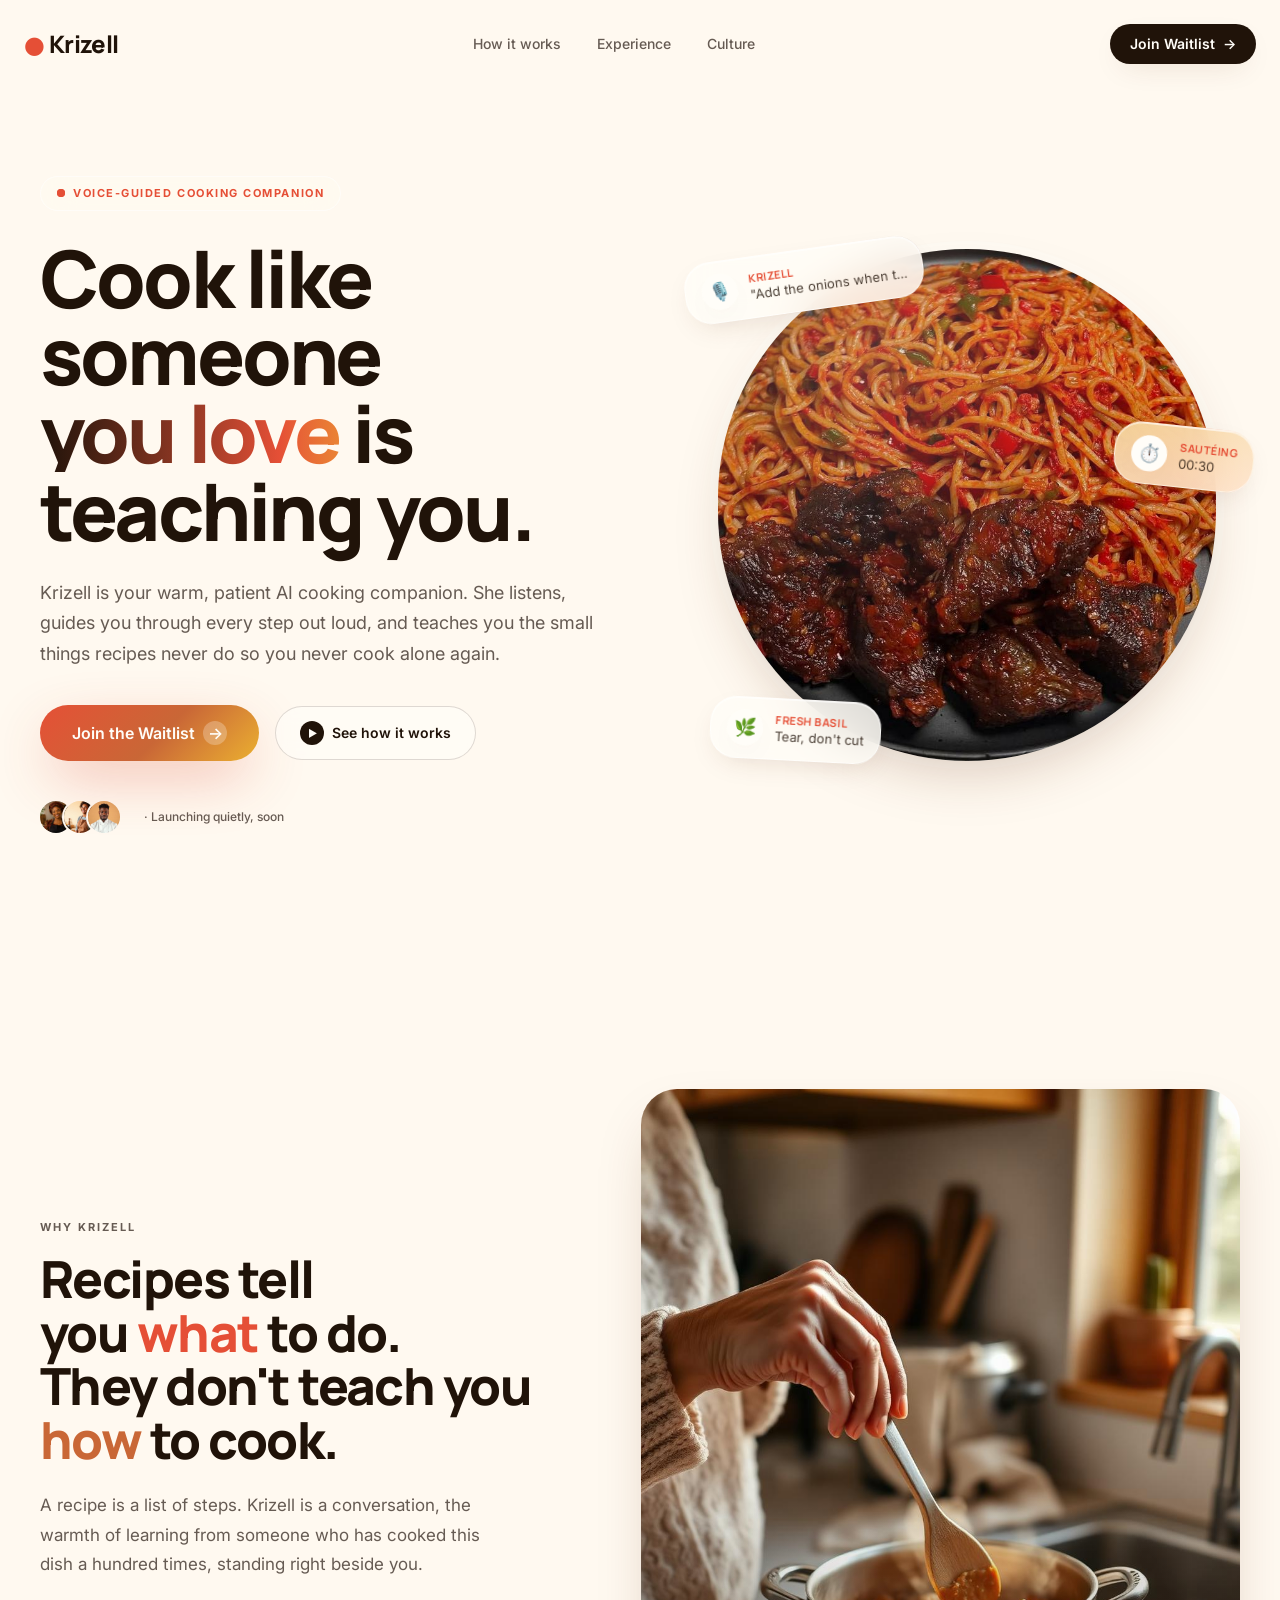
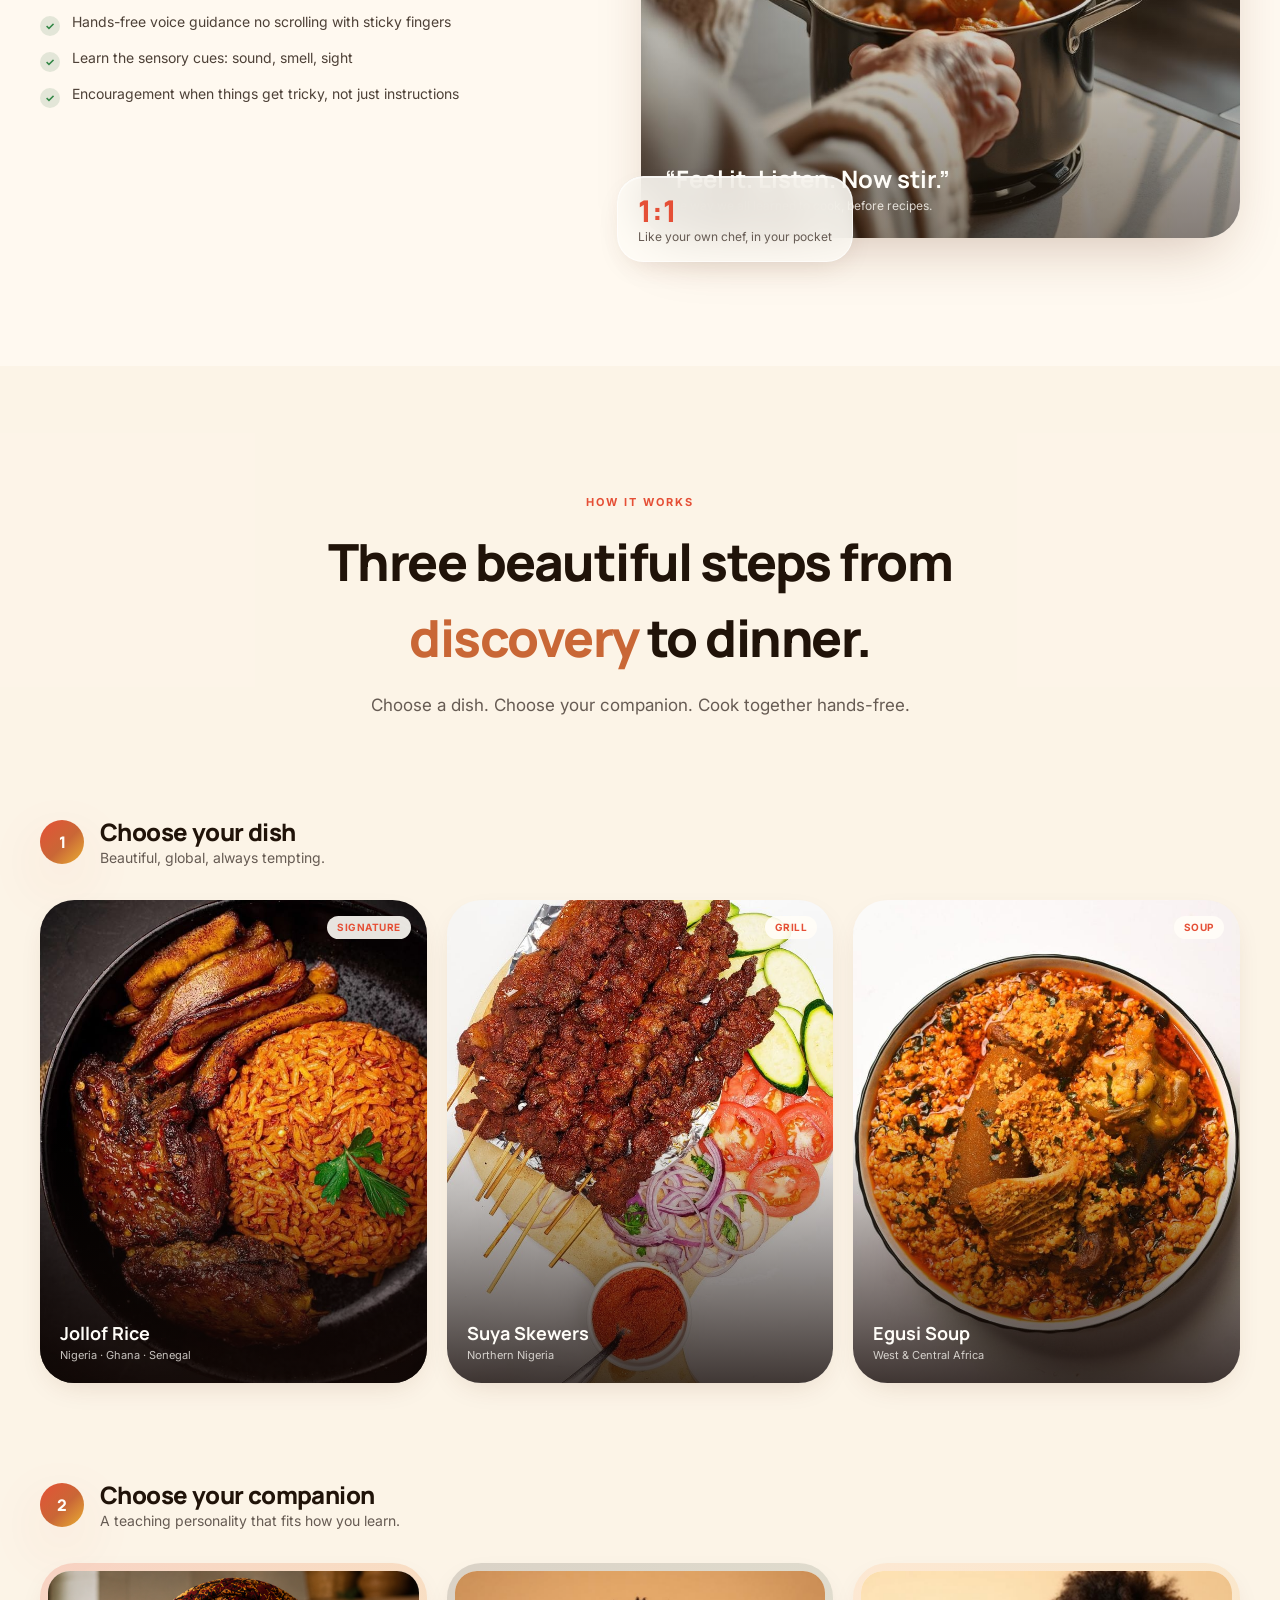
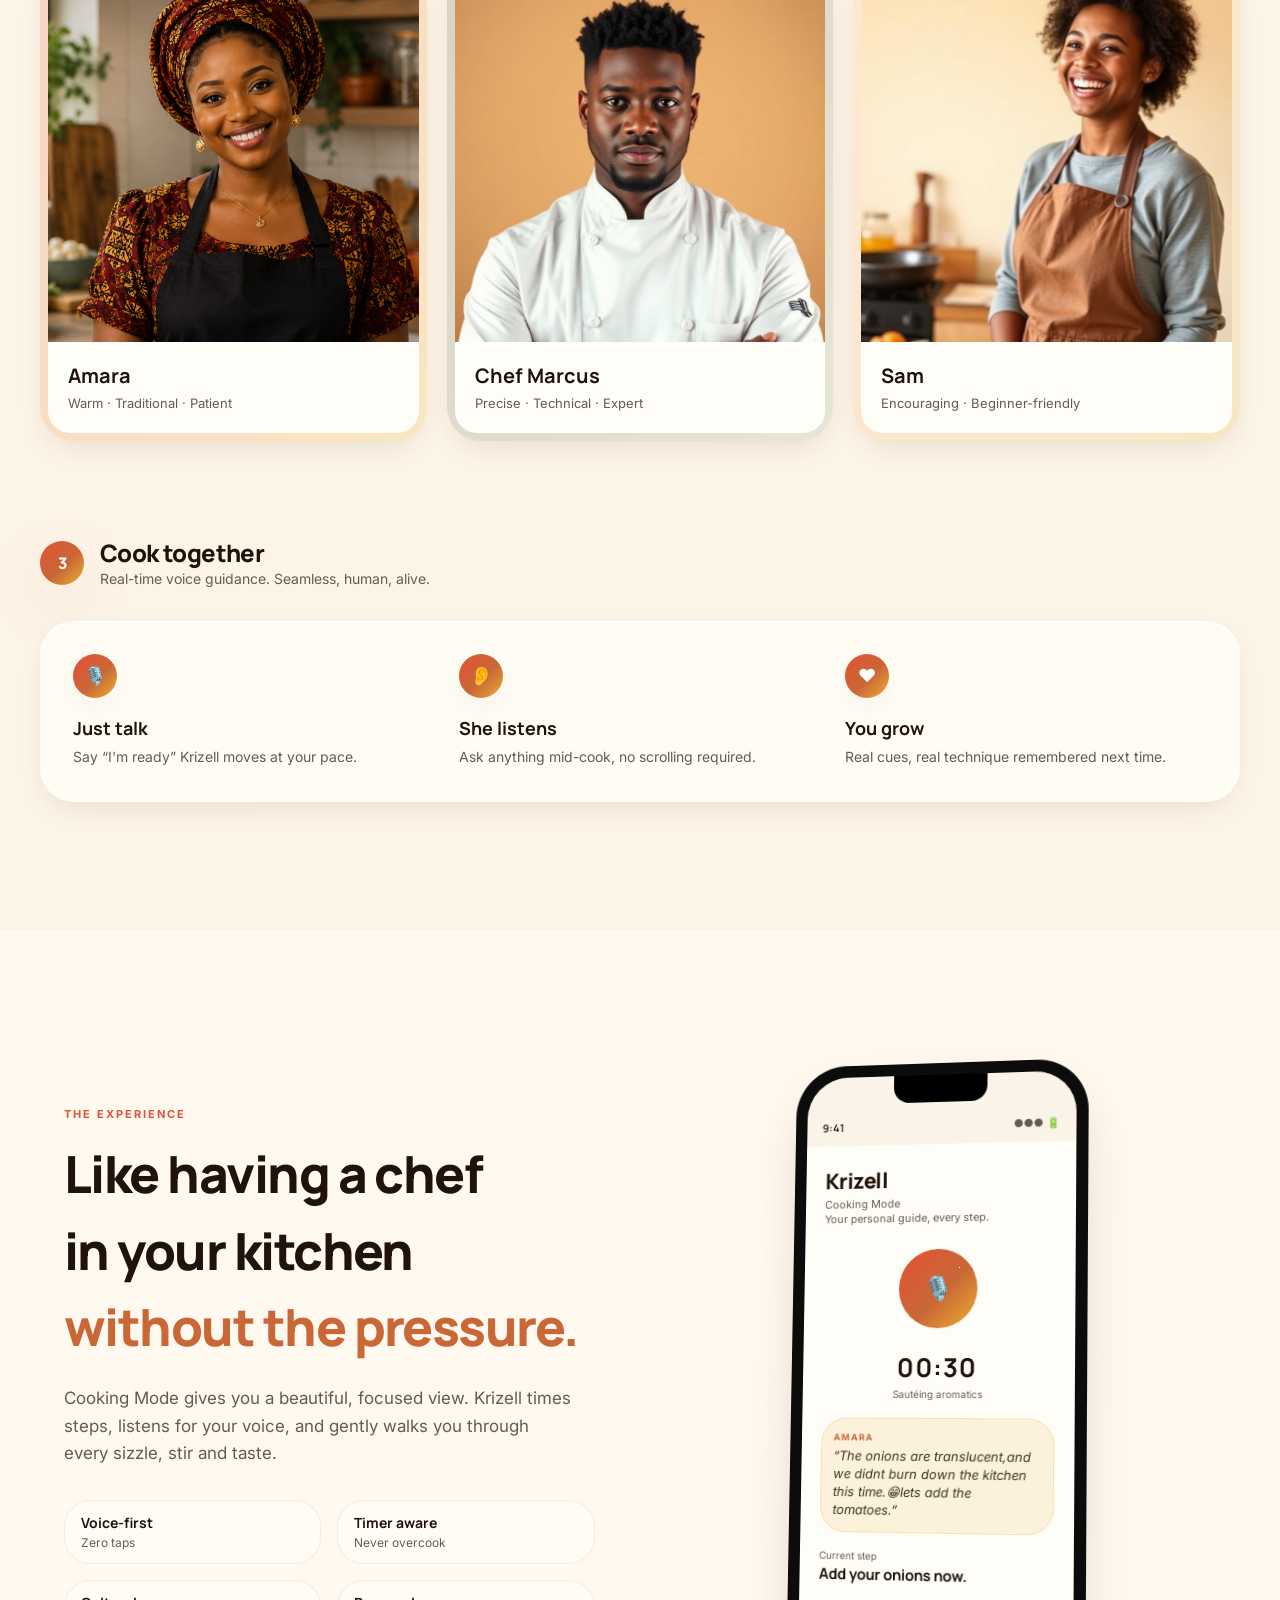
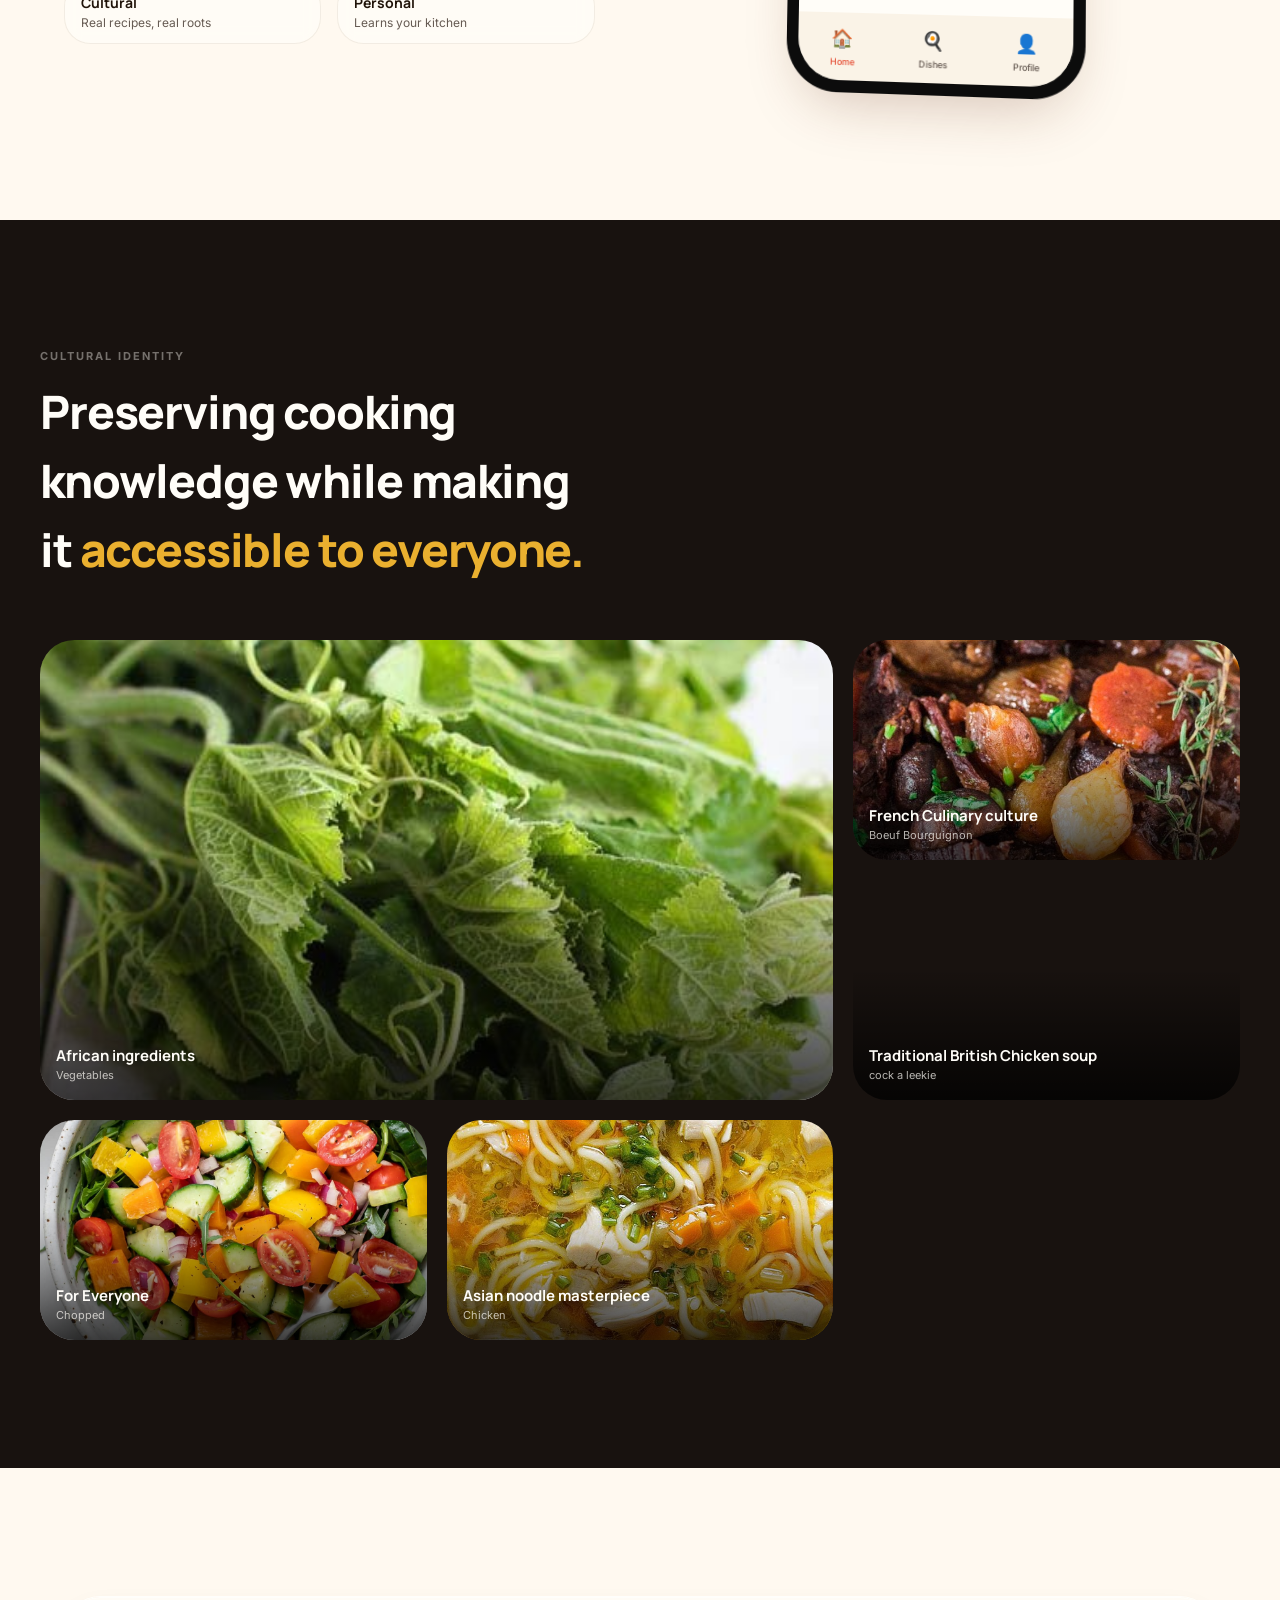
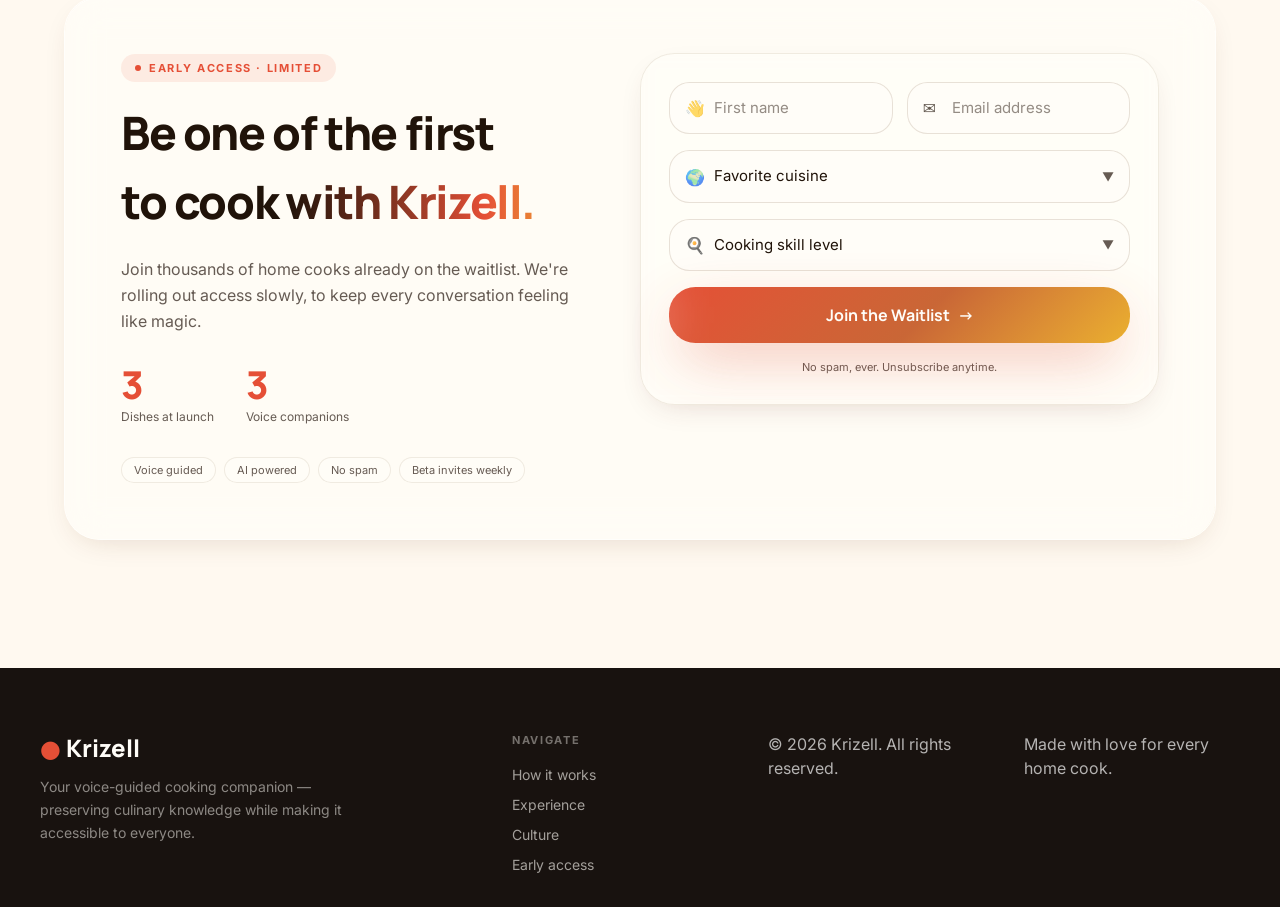
==== index.html @ 82de92eb "Update index.html" ====
<!DOCTYPE html>
<html lang="en">
 <!-- Structured data (invisible) -->
  <script type="application/ld+json">
  {
    "@context": "https://schema.org",
    "@graph": [
      {
        "@type": "Organization",
        "@id": "https://krizell.com/#organization",
        "name": "Krizell",
        "url": "https://krizell.com/",
        "logo": {
          "@type": "ImageObject",
          "url": "https://krizell.com/assets/icons/apple-touch-icon.png",
          "width": 180,
          "height": 180
        },
        "description": "Krizell builds a voice-guided AI cooking companion that talks home cooks through dishes like jollof rice, suya and egusi soup step by step, preserving culinary knowledge while making it accessible to everyone."
      },
      {
        "@type": "WebSite",
        "@id": "https://krizell.com/#website",
        "url": "https://krizell.com/",
        "name": "Krizell",
        "publisher": { "@id": "https://krizell.com/#organization" },
        "inLanguage": "en"
      },
      {
        "@type": ["SoftwareApplication", "MobileApplication"],
        "@id": "https://krizell.com/#app",
        "name": "Krizell",
        "url": "https://krizell.com/",
        "description": "Krizell is a voice-guided AI cooking companion. Choose a dish such as jollof rice, suya or egusi soup, choose a teaching personality (Amara, Chef Marcus or Sam), and cook hands-free with real-time voice guidance, step timers and technique teaching.",
        "applicationCategory": "LifestyleApplication",
        "operatingSystem": "iOS, Android",
        "offers": {
          "@type": "Offer",
          "price": "0",
          "priceCurrency": "USD",
          "availability": "https://schema.org/PreOrder"
        },
        "featureList": [
          "Hands-free voice-guided cooking",
          "Three teaching personalities: Amara, Chef Marcus and Sam",
          "Step-by-step guidance for all dishes",
          "Built-in step timers",
          "Teaches sensory cues and real technique"
        ],
        "publisher": { "@id": "https://krizell.com/#organization" }
      }
    ]
  }
  </script>
</head>
  <meta charset="utf-8" />
  <meta name="viewport" content="width=device-width, initial-scale=1" />
  <title>Krizell — Your voice-guided cooking companion</title>
 <!-- Google Search Console verification -->
  <meta name="google-site-verification" content="mCKRUvdoJ6-98Z1hgDP4O8PRCWhsWuDGa_uVFKbxke0" />
  <meta name="description" content="Join the waitlist for Krizell — Krizell, your AI cooking companion, talks you through every step, teaches real technique, and celebrates cultural cooking." />
  <meta name="author" content="Krizell" />
  <meta property="og:title" content="Krizell — Your voice-guided cooking companion" />
  <meta property="og:description" content="Join the waitlist for Krizell — Krizell, your AI cooking companion, talks you through every step, teaches real technique, and celebrates cultural cooking." />
  <meta property="og:type" content="website" />
  <meta name="twitter:card" content="summary_large_image" />
  <meta name="twitter:title" content="Krizell — Your voice-guided cooking companion" />
  <meta property="og:site_name" content="Krizell" />
  <meta name="twitter:description" content="Join the waitlist for Krizell — krizell, your AI cooking companion, talks you through every step, teaches real technique, and celebrates cultural cooking." />
  <link rel="icon" href="assets/icons/favicon.ico" type="image/x-icon" />
  <link rel="icon" href="assets/icons/favicon-32.png" type="image/png" sizes="32x32" />
  <link rel="apple-touch-icon" href="assets/icons/apple-touch-icon.png" />
  <link rel="preconnect" href="https://fonts.googleapis.com" />
  <link rel="preconnect" href="https://fonts.gstatic.com" crossorigin />
  <link rel="stylesheet" href="https://fonts.googleapis.com/css2?family=Manrope:wght@400;500;600;700;800;900&family=Inter:wght@300;400;500;600;700&display=swap" />

  <link rel="stylesheet" href="css/style.css" />

  <!-- Crawlability: reveal content when JavaScript is unavailable (no visual effect in browsers) -->
  <noscript>
    <style>[data-reveal]{opacity:1 !important;transform:none !important;}</style>
  </noscript>
  <link rel="stylesheet" href="css/animations.css" />
  <link rel="stylesheet" href="css/responsive.css" />

  <script src="js/helpers.js" defer></script>
  <script src="js/animations.js" defer></script>
  <script src="js/ui.js" defer></script>
  <script src="js/app.js" defer></script>
</head>
<body>
  <div class="page">
    <!-- ambient background gradients -->
    <div aria-hidden="true" class="bg-ambient"></div>
    <!-- subtle grain -->
    <div aria-hidden="true" class="bg-grain"></div>

    <!-- ================================ NAV ================================ -->
    <header>
    <nav class="nav" id="nav" aria-label="Main">
      <div class="nav__inner">
        <a href="#top" class="nav__logo"><span class="nav__logo-dot">●</span> Krizell</a>
        <ul class="nav__links">
          <li><a href="#how">How it works</a></li>
          <li><a href="#product">Experience</a></li>
          <li><a href="#culture">Culture</a></li>
        </ul>
        <button class="nav__cta" type="button" data-scroll-to="waitlist">
          Join Waitlist
          <span aria-hidden="true" class="nav__cta-arrow">→</span>
        </button>
      </div>
    </nav>
    </header>

    <main id="main">


    <!-- =============================== HERO ================================ -->
    <section id="top" class="hero">
      <div class="hero__grid">
        <!-- left -->
        <div class="hero__left">
          <div class="hero__badge glass" data-reveal>
            <span class="hero__badge-ping">
              <span class="ping animate-blink"></span>
              <span class="dot"></span>
            </span>
            Voice-guided cooking companion
          </div>

          <h1 class="hero__title" data-reveal data-reveal-delay="1">
            Cook like someone <span class="shimmer-text">you love</span> is teaching you.
          </h1>

          <p class="hero__lede" data-reveal data-reveal-delay="2">
            Krizell is your warm, patient AI cooking companion. She listens, guides you
            through every step out loud, and teaches you the small things recipes never do
            so you never cook alone again.
          </p>

          <div class="hero__actions" data-reveal data-reveal-delay="3">
            <button class="btn-primary" type="button" data-scroll-to="waitlist">
              <span>Join the Waitlist</span>
              <span aria-hidden="true" class="btn-primary__arrow">→</span>
            </button>
            <button class="btn-secondary" type="button" data-scroll-to="how">
              <span aria-hidden="true" class="btn-secondary__play">▶</span>
              See how it works
            </button>
          </div>

          <!-- trust row -->
          <div class="hero__trust" data-reveal data-reveal-delay="4">
            <div class="hero__avatars">
              <img src="assets/images/lady.png" alt="" loading="lazy" decoding="async" />
              <img src="assets/images/companion-sam.jpg" alt="" loading="lazy" decoding="async" />
              <img src="assets/images/companion-marcus.jpg" alt="" loading="lazy" decoding="async" />
            </div>
            <span>
            <span class="hero__trust-sep">·</span>
            <span>Launching quietly, soon</span>
          </div>
        </div>

        <!-- right visual -->
        <div class="hero__visual">
          <div aria-hidden="true" class="hero__glow animate-drift"></div>
          <div class="hero__bowl animate-float">
            <img src="assets/images/spag.jpeg" alt="A warm bowl of jollof rice" width="1200" height="1200" fetchpriority="high" decoding="async" />
            <div aria-hidden="true" class="hero__bowl-sheen"></div>
          </div>

          <!-- floating chips -->
          <div class="chip chip--voice glass-card animate-float-slow">
            <span class="chip__icon">🎙️</span>
            <div class="chip__body">
              <div class="chip__title">Krizell</div>
              <div class="chip__subtitle">"Add the onions when the oil sings."</div>
            </div>
          </div>
          <div class="chip chip--timer chip--accent glass-card animate-float-slow">
            <span class="chip__icon">⏱️</span>
            <div class="chip__body">
              <div class="chip__title">Sautéing</div>
              <div class="chip__subtitle">00:30</div>
            </div>
          </div>
          <div class="chip chip--basil glass-card animate-float-slow">
            <span class="chip__icon">🌿</span>
            <div class="chip__body">
              <div class="chip__title">Fresh basil</div>
              <div class="chip__subtitle">Tear, don't cut</div>
            </div>
          </div>
        </div>
      </div>
    </section>

    <!-- ============================== PROBLEM ============================== -->
    <section class="section">
      <div class="problem__grid">
        <div data-reveal>
          <div class="eyebrow eyebrow--muted problem__eyebrow">Why Krizell</div>
          <h2 class="problem__title">
            Recipes tell you <span class="text-tomato">what</span> to do.
            <br />
            They don't teach you <em class="text-terracotta">how</em> to cook.
          </h2>
          <p class="problem__lede">
            A recipe is a list of steps. Krizell is a conversation,  the warmth of learning
            from someone who has cooked this dish a hundred times, standing right beside you.
          </p>
          <ul class="problem__list">
            <li>
              <span class="problem__check">✓</span>
              <span>Hands-free voice guidance  no scrolling with sticky fingers</span>
            </li>
            <li>
              <span class="problem__check">✓</span>
              <span>Learn the sensory cues: sound, smell, sight</span>
            </li>
            <li>
              <span class="problem__check">✓</span>
              <span>Encouragement when things get tricky, not just instructions</span>
            </li>
          </ul>
        </div>

        <div class="problem__visual" data-reveal data-reveal-delay="2">
          <div class="problem__photo">
            <img src="assets/images/problem-teach.jpg" alt="Hands teaching another to stir a pot" loading="lazy" decoding="async" />
            <div aria-hidden="true" class="problem__photo-shade"></div>
            <div class="problem__caption">
              <div class="problem__quote">&ldquo;Feel it. Listen. Now stir.&rdquo;</div>
              <div class="problem__caption-sub">The way we all learned to cook, before recipes.</div>
            </div>
          </div>
          <!-- accent card -->
          <div class="problem__stat glass-card">
            <div class="problem__stat-n">1:1</div>
            <div class="problem__stat-l">Like your own chef, in your pocket</div>
          </div>
        </div>
      </div>
    </section>

    <!-- ============================ HOW IT WORKS =========================== -->
    <section id="how" class="section how">
      <div class="how__container">
        <div class="how__header" data-reveal>
          <div class="eyebrow eyebrow--tomato">How it works</div>
          <h2 class="how__title">
            Three beautiful steps from <span class="text-terracotta">discovery</span> to dinner.
          </h2>
          <p class="how__lede">Choose a dish. Choose your companion. Cook together  hands-free.</p>
        </div>

        <!-- Step 1 -->
        <div class="step">
          <div class="step__head" data-reveal>
            <span class="step__number">1</span>
            <div>
              <div class="step__title">Choose your dish</div>
              <div class="step__subtitle">Beautiful, global, always tempting.</div>
            </div>
          </div>
          <div class="cards-3">
            <div class="dish" data-reveal data-reveal-delay="1">
              <img src="assets/images/rice.jpeg" alt="Jollof Rice" loading="lazy" decoding="async" />
              <div aria-hidden="true" class="dish__shade"></div>
              <div class="dish__label">
                <div class="dish__name">Jollof Rice</div>
                <div class="dish__origin">Nigeria · Ghana · Senegal</div>
              </div>
              <span class="dish__tag">Signature</span>
            </div>
            <div class="dish" data-reveal data-reveal-delay="2">
              <img src="assets/images/suya.jpeg" alt="Suya Skewers" loading="lazy" decoding="async" />
              <div aria-hidden="true" class="dish__shade"></div>
              <div class="dish__label">
                <div class="dish__name">Suya Skewers</div>
                <div class="dish__origin">Northern Nigeria</div>
              </div>
              <span class="dish__tag">Grill</span>
            </div>
            <div class="dish" data-reveal data-reveal-delay="3">
              <img src="assets/images/egusi.jpeg" alt="Egusi Soup" loading="lazy" decoding="async" />
              <div aria-hidden="true" class="dish__shade"></div>
              <div class="dish__label">
                <div class="dish__name">Egusi Soup</div>
                <div class="dish__origin">West &amp; Central Africa</div>
              </div>
              <span class="dish__tag">Soup</span>
            </div>
          </div>
        </div>

        <!-- Step 2 -->
        <div class="step">
          <div class="step__head" data-reveal>
            <span class="step__number">2</span>
            <div>
              <div class="step__title">Choose your companion</div>
              <div class="step__subtitle">A teaching personality that fits how you learn.</div>
            </div>
          </div>
          <div class="cards-3">
            <div class="companion companion--amara" data-reveal data-reveal-delay="1">
              <div class="companion__inner">
                <div class="companion__photo">
                  <img src="assets/images/lady.png" alt="Amara" loading="lazy" />
                </div>
                <div class="companion__meta">
                  <div class="companion__name">Amara</div>
                  <div class="companion__role">Warm · Traditional · Patient</div>
                </div>
              </div>
            </div>
            <div class="companion companion--marcus" data-reveal data-reveal-delay="2">
              <div class="companion__inner">
                <div class="companion__photo">
                  <img src="assets/images/companion-marcus.jpg" alt="Chef Marcus" loading="lazy" decoding="async" />
                </div>
                <div class="companion__meta">
                  <div class="companion__name">Chef Marcus</div>
                  <div class="companion__role">Precise · Technical · Expert</div>
                </div>
              </div>
            </div>
            <div class="companion companion--sam" data-reveal data-reveal-delay="3">
              <div class="companion__inner">
                <div class="companion__photo">
                  <img src="assets/images/companion-sam.jpg" alt="Sam" loading="lazy" decoding="async" />
                </div>
                <div class="companion__meta">
                  <div class="companion__name">Sam</div>
                  <div class="companion__role">Encouraging · Beginner-friendly</div>
                </div>
              </div>
            </div>
          </div>
        </div>

        <!-- Step 3 -->
        <div class="step">
          <div class="step__head" data-reveal>
            <span class="step__number">3</span>
            <div>
              <div class="step__title">Cook together</div>
              <div class="step__subtitle">Real-time voice guidance. Seamless, human, alive.</div>
            </div>
          </div>
          <div class="features glass-card" data-reveal>
            <div data-reveal data-reveal-delay="1">
              <div class="feature__icon">🎙️</div>
              <div class="feature__title">Just talk</div>
              <div class="feature__text">Say &ldquo;I'm ready&rdquo;  Krizell moves at your pace.</div>
            </div>
            <div data-reveal data-reveal-delay="2">
              <div class="feature__icon">👂</div>
              <div class="feature__title">She listens</div>
              <div class="feature__text">Ask anything mid-cook, no scrolling required.</div>
            </div>
            <div data-reveal data-reveal-delay="3">
              <div class="feature__icon">❤️</div>
              <div class="feature__title">You grow</div>
              <div class="feature__text">Real cues, real technique  remembered next time.</div>
            </div>
          </div>
        </div>
      </div>
    </section>

    <!-- ============================== PRODUCT ============================== -->
    <section id="product" class="section">
      <div class="product__grid">
        <div data-reveal>
          <div class="eyebrow eyebrow--tomato">The experience</div>
          <h2 class="product__title">
            Like having a chef in your kitchen  <span class="text-terracotta">without the pressure.</span>
          </h2>
          <p class="product__lede">
            Cooking Mode gives you a beautiful, focused view. Krizell times steps, listens
            for your voice, and gently walks you through every sizzle, stir and taste.
          </p>

          <div class="product__features">
            <div class="product__feature">
              <div class="product__feature-t">Voice-first</div>
              <div class="product__feature-s">Zero taps</div>
            </div>
            <div class="product__feature">
              <div class="product__feature-t">Timer aware</div>
              <div class="product__feature-s">Never overcook</div>
            </div>
            <div class="product__feature">
              <div class="product__feature-t">Cultural</div>
              <div class="product__feature-s">Real recipes, real roots</div>
            </div>
            <div class="product__feature">
              <div class="product__feature-t">Personal</div>
              <div class="product__feature-s">Learns your kitchen</div>
            </div>
          </div>
        </div>

        <div class="product__visual" data-reveal data-reveal-delay="2">
          <!-- ambient glow -->
          <div aria-hidden="true" class="product__glow"></div>
          <!-- phone mockup -->
          <div class="phone">
            <div aria-hidden="true" class="phone__notch"></div>
            <div class="phone__screen">
              <div class="phone__status">
                <span class="font-display">9:41</span>
                <span class="phone__status-right">●●● 🔋</span>
              </div>
              <div class="phone__body">
                <div class="phone__app-name">Krizell</div>
                <div class="phone__app-sub">
                  Cooking Mode
                  <br />
                  Your personal guide, every step.
                </div>
                <div class="phone__mic-row">
                  <div class="phone__mic animate-mic">🎙️</div>
                </div>
                <div class="phone__timer">00:30</div>
                <div class="phone__timer-sub">Sautéing aromatics</div>
                <div class="phone__quote">
                  <div class="phone__quote-tag">AMARA</div>
                  <div class="phone__quote-text">
                    &ldquo;The onions are translucent,and we didnt burn down the kitchen this time.😁lets add the tomatoes.&rdquo;
                  </div>
                </div>
                <div class="phone__step">
                  <div class="phone__step-label">Current step</div>
                  <div class="phone__step-text">Add your onions now.</div>
                </div>
              </div>
              <div class="phone__tabbar">
                <div class="phone__tab phone__tab--active">
                  <span class="phone__tab-icon">🏠</span>
                  <span>Home</span>
                </div>
                <div class="phone__tab">
                  <span class="phone__tab-icon">🍳</span>
                  <span>Dishes</span>
                </div>
                <div class="phone__tab">
                  <span class="phone__tab-icon">👤</span>
                  <span>Profile</span>
                </div>
              </div>
            </div>
          </div>
        </div>
      </div>
    </section>

    <!-- ============================== CULTURE ============================== -->
    <section id="culture" class="section culture">
      <div class="culture__container">
        <div class="eyebrow culture__eyebrow" data-reveal>Cultural identity</div>
        <h2 class="culture__title" data-reveal data-reveal-delay="1">
          Preserving cooking knowledge while making it <em>accessible to everyone.</em>
        </h2>

        <div class="culture__grid">
          <div class="culture-cell culture-cell--wide culture-cell--tall" data-reveal data-reveal-delay="1">
            <img src="assets/images/vegetable.jpeg" alt="African ingredients" loading="lazy" decoding="async" />
            <div aria-hidden="true" class="culture-cell__shade"></div>
            <div class="culture-cell__label">
              <div class="culture-cell__title">African ingredients</div>
              <div class="culture-cell__sub">Vegetables</div>
            </div>
          </div>
          <div class="culture-cell" data-reveal data-reveal-delay="2">
            <img src="assets/images/french.jpeg" alt="Street food culture" loading="lazy" decoding="async" />
            <div aria-hidden="true" class="culture-cell__shade"></div>
            <div class="culture-cell__label">
              <div class="culture-cell__title">French Culinary culture</div>
              <div class="culture-cell__sub">Boeuf Bourguignon</div>
            </div>
          </div>
          <div class="culture-cell" data-reveal data-reveal-delay="3">
            <img src="assets/images/chicken.jpeg" alt="Traditional stews" loading="lazy" decoding="async" />
            <div aria-hidden="true" class="culture-cell__shade"></div>
            <div class="culture-cell__label">
              <div class="culture-cell__title">Traditional British Chicken soup</div>
              <div class="culture-cell__sub">cock a leekie</div>
            </div>
          </div>
          <div class="culture-cell culture-cell--wide culture-cell--wide-sm" data-reveal data-reveal-delay="4">
            <img src="assets/images/salad.jpeg" alt="Celebration dishes" loading="lazy" decoding="async" />
            <div aria-hidden="true" class="culture-cell__shade"></div>
            <div class="culture-cell__label">
              <div class="culture-cell__title">For Everyone</div>
              <div class="culture-cell__sub">Chopped</div>
            </div>
          </div>
          <div class="culture-cell" data-reveal data-reveal-delay="5">
            <img src="assets/images/ramen.jpeg" alt="Everyday soups" loading="lazy" decoding="async" />
            <div aria-hidden="true" class="culture-cell__shade"></div>
            <div class="culture-cell__label">
              <div class="culture-cell__title">Asian noodle masterpiece</div>
              <div class="culture-cell__sub">Chicken</div>
            </div>
          </div>
        </div>
      </div>
    </section>

    <!-- ============================== WAITLIST ============================= -->
    <section id="waitlist" class="section">
      <!-- ambient blobs -->
      <div aria-hidden="true" class="waitlist__blobs"></div>

      <div class="waitlist__container">
        <div class="waitlist__card glass-card" data-reveal>
          <!-- gradient border glow -->
          <div aria-hidden="true" class="waitlist__border-glow"></div>

          <div class="waitlist__grid">
            <div>
              <div class="waitlist__badge">
                <span class="waitlist__badge-dot animate-blink"></span>
                Early access · Limited
              </div>
              <h2 class="waitlist__title">
                Be one of the first to cook <span class="shimmer-text">with Krizell.</span>
              </h2>
              <p class="waitlist__lede">
                Join thousands of home cooks already on the waitlist. We're rolling out
                access slowly, to keep every conversation feeling like magic.
              </p>

              <div class="waitlist__stats">
                
                <div>
                  <div class="stat__n">3</div>
                  <div class="stat__l">Dishes at launch</div>
                </div>
                <div>
                  <div class="stat__n">3</div>
                  <div class="stat__l">Voice companions</div>
                </div>
              </div>

              <div class="waitlist__chips">
                <span class="waitlist__chip">Voice guided</span>
                <span class="waitlist__chip">AI powered</span>
                <span class="waitlist__chip">No spam</span>
                <span class="waitlist__chip">Beta invites weekly</span>
              </div>
            </div>

            <form
                  class="waitlist__form"
                  id="waitlist-form"
                  action="https://formspree.io/f/mnjedvzr"
                    method="POST">
              <div class="waitlist__form-row">
                <label class="field">
                  <span class="field__icon">👋</span>
                  <input name="firstName" type="text" placeholder="First name" required />
                </label>
                <label class="field">
                  <span class="field__icon">✉️</span>
                  <input name="email" type="email" placeholder="Email address" required />
                </label>
              </div>
              <label class="field">
                <span class="field__icon">🌍</span>
                <select name="cuisine" required>
                  <option value="" disabled selected>Favorite cuisine</option>
                  <option>West African</option>
                  <option>East African</option>
                  <option>North African</option>
                  <option>Caribbean</option>
                  <option>Mediterranean</option>
                  <option>Other</option>
                </select>
                <span aria-hidden="true" class="field__caret">▼</span>
              </label>
              <label class="field">
                <span class="field__icon">🍳</span>
                <select name="skill" required>
                  <option value="" disabled selected>Cooking skill level</option>
                  <option>Complete beginner</option>
                  <option>Know the basics</option>
                  <option>Intermediate cook</option>
                  <option>Confident home cook</option>
                </select>
                <span aria-hidden="true" class="field__caret">▼</span>
              </label>

              <button type="submit" class="waitlist__submit" id="waitlist-submit">
                <span class="waitlist__submit-label" id="waitlist-submit-label">
                  Join the Waitlist
                  <span aria-hidden="true">→</span>
                </span>
                <span aria-hidden="true" class="waitlist__submit-shine"></span>
              </button>
              <p class="waitlist__note">No spam, ever. Unsubscribe anytime.</p>
            </form>
          </div>
        </div>
      </div>
    </section>
    </main>
    <!-- =============================== FOOTER ============================== -->
    <footer class="footer">
      <div class="footer__grid">
        <div>
          <div class="footer__logo"><span class="nav__logo-dot">●</span> Krizell</div>
          <p class="footer__tagline">
            Your voice-guided cooking companion — preserving culinary knowledge
            while making it accessible to everyone.
          </p>
        </div>
        <div>
          <h4 class="footer__heading">Navigate</h4>
          <ul class="footer__links">
            <li><a href="#how">How it works</a></li>
            <li><a href="#product">Experience</a></li>
            <li><a href="#culture">Culture</a></li>
            <li><a href="#waitlist">Early access</a></li>
          </ul>
        </div>
        
        <span>© <span id="footer-year">2026</span> Krizell. All rights reserved.</span>
        <span>Made with love for every home cook.</span>
      </div>
    </footer>
  </div>
</body>
</html>
---- css/style.css ----
/* =========================================================
   KRIZELL DESIGN SYSTEM — warm kitchen morning
   Cream backgrounds, tomato/terracotta/honey accents,
   sage green support, editorial Manrope + Inter typography.
   ========================================================= */

/* ------------------------------ Tokens ------------------------------ */
:root {
  --font-display: "Manrope", ui-sans-serif, system-ui, sans-serif;
  --font-sans: "Inter", ui-sans-serif, system-ui, sans-serif;

  --radius: 0.9rem;
  --radius-xl: calc(var(--radius) + 6px);   /* 20.4px */
  --radius-2xl: calc(var(--radius) + 12px); /* 26.4px */
  --radius-3xl: calc(var(--radius) + 20px); /* 34.4px */

  /* Warm creams (light -> deep) */
  --ivory:     oklch(0.995 0.008 85);
  --cream:     oklch(0.985 0.014 80);
  --cream-2:   oklch(0.965 0.021 78);
  --cream-3:   oklch(0.94  0.028 76);
  --champagne: oklch(0.9   0.038 74);

  --background: var(--cream);
  --foreground: oklch(0.22 0.03 60);
  --ink:        oklch(0.20 0.028 55);
  --muted:      oklch(0.955 0.018 78);
  --muted-foreground: oklch(0.48 0.02 60);
  --border:     oklch(0.88 0.02 75 / 0.7);
  --input:      oklch(0.9  0.02 75);
  --ring:       oklch(0.66 0.18 32);

  /* Warm food palette */
  --tomato:      oklch(0.63 0.19 32);
  --tomato-soft: oklch(0.72 0.16 34);
  --terracotta:  oklch(0.62 0.14 45);
  --honey:       oklch(0.79 0.15 82);
  --peach:       oklch(0.86 0.09 60);
  --sage:        oklch(0.72 0.06 145);
  --basil:       oklch(0.55 0.13 148);
  --charcoal:    oklch(0.19 0.012 55);

  /* Gradients */
  --gradient-hero: radial-gradient(1200px 700px at 80% -10%, oklch(0.88 0.12 65 / 0.55), transparent 60%),
                   radial-gradient(900px 700px at -10% 20%, oklch(0.9 0.09 45 / 0.45), transparent 60%),
                   radial-gradient(700px 700px at 60% 110%, oklch(0.85 0.11 90 / 0.4), transparent 60%),
                   linear-gradient(180deg, var(--cream) 0%, var(--cream-2) 100%);
  --gradient-warm: linear-gradient(135deg, var(--tomato) 0%, var(--terracotta) 55%, var(--honey) 100%);
  --gradient-glow: radial-gradient(circle at 30% 30%, oklch(0.86 0.14 55), oklch(0.6 0.19 32) 70%);
  --gradient-sage: linear-gradient(135deg, var(--sage) 0%, var(--basil) 100%);

  /* Shadows */
  --shadow-soft: 0 10px 30px -12px oklch(0.35 0.08 45 / 0.18);
  --shadow-lift: 0 24px 60px -20px oklch(0.35 0.09 45 / 0.28);
  --shadow-glow: 0 20px 60px -12px oklch(0.6 0.19 32 / 0.45);
  --shadow-inset: inset 0 1px 0 oklch(1 0 0 / 0.6);

  /* Motion */
  --ease-spring: cubic-bezier(.34, 1.56, .64, 1);
  --ease-out: cubic-bezier(.16, 1, .3, 1);
}

/* ------------------------------- Base ------------------------------- */
*,
*::before,
*::after {
  box-sizing: border-box;
  margin: 0;
  padding: 0;
  border: 0 solid var(--border);
  -webkit-font-smoothing: antialiased;
}

html {
  scroll-behavior: smooth;
  line-height: 1.5;
  -webkit-text-size-adjust: 100%;
}

body {
  background: var(--cream);
  color: var(--foreground);
  font-family: var(--font-sans);
  overflow-x: hidden;
}

::selection {
  background: var(--tomato);
  color: var(--ivory);
}

img,
svg {
  display: block;
  max-width: 100%;
}

a {
  color: inherit;
  text-decoration: none;
}

button,
input,
select {
  font: inherit;
  color: inherit;
  background: none;
}

button {
  cursor: pointer;
}

ul {
  list-style: none;
}

.font-display { font-family: var(--font-display); }

/* Page shell */
.page {
  position: relative;
  min-height: 100vh;
  background: var(--cream);
  color: var(--ink);
  overflow-x: hidden;
}

/* ambient background gradients */
.bg-ambient {
  pointer-events: none;
  position: fixed;
  inset: 0;
  z-index: -10;
  background-image: var(--gradient-hero);
}

/* subtle grain */
.bg-grain {
  pointer-events: none;
  position: fixed;
  inset: 0;
  z-index: -10;
  opacity: 0.045;
  mix-blend-mode: multiply;
  background-image: url("data:image/svg+xml;utf8,<svg xmlns='http://www.w3.org/2000/svg' width='160' height='160'><filter id='n'><feTurbulence type='fractalNoise' baseFrequency='0.9' numOctaves='2' stitchTiles='stitch'/></filter><rect width='100%25' height='100%25' filter='url(%23n)'/></svg>");
}

/* Glass surfaces */
.glass {
  background: color-mix(in oklab, var(--cream) 70%, transparent);
  -webkit-backdrop-filter: blur(18px) saturate(140%);
  backdrop-filter: blur(18px) saturate(140%);
  border: 1px solid oklch(1 0 0 / 0.5);
}

.glass-card {
  background: color-mix(in oklab, var(--ivory) 85%, transparent);
  -webkit-backdrop-filter: blur(20px) saturate(140%);
  backdrop-filter: blur(20px) saturate(140%);
  border: 1px solid oklch(1 0 0 / 0.6);
  box-shadow: var(--shadow-soft), var(--shadow-inset);
}

/* -------------------------------- Nav -------------------------------- */
.nav {
  position: fixed;
  inset-inline: 0;
  top: 0;
  z-index: 50;
  padding-block: 1.5rem;
  transition: all 0.5s;
}

.nav__inner {
  margin-inline: auto;
  display: flex;
  align-items: center;
  justify-content: space-between;
  gap: 1.5rem;
  padding-inline: 1rem;
  max-width: 80rem;
  transition: all 0.5s;
}

.nav.is-stuck {
  padding-block: 0.75rem;
}

.nav.is-stuck .nav__inner {
  max-width: 64rem;
  border-radius: 9999px;
  background: color-mix(in oklab, var(--cream) 70%, transparent);
  -webkit-backdrop-filter: blur(18px) saturate(140%);
  backdrop-filter: blur(18px) saturate(140%);
  border: 1px solid oklch(1 0 0 / 0.5);
  box-shadow: var(--shadow-soft);
  padding-block: 0.625rem;
  padding-left: 1.5rem;
  padding-right: 0.625rem;
}

.nav__logo {
  font-family: var(--font-display);
  font-size: 1.5rem;
  line-height: 2rem;
  font-weight: 900;
  letter-spacing: -0.025em;
}

.nav__logo-dot { color: var(--tomato); }

.nav__links {
  display: none;
  align-items: center;
  gap: 2.25rem;
  font-size: 0.875rem;
  line-height: 1.25rem;
  font-weight: 500;
  color: var(--muted-foreground);
}

.nav__links a {
  transition: color 0.15s cubic-bezier(0.4, 0, 0.2, 1);
}

.nav__links a:hover { color: var(--ink); }

.nav__cta {
  display: inline-flex;
  align-items: center;
  gap: 0.5rem;
  border-radius: 9999px;
  background: var(--ink);
  color: var(--ivory);
  padding: 0.625rem 1.25rem;
  font-size: 0.875rem;
  line-height: 1.25rem;
  font-weight: 600;
  box-shadow: var(--shadow-soft);
  transition: all 0.3s;
}

.nav__cta:hover {
  background: var(--tomato);
  box-shadow: var(--shadow-glow);
  transform: translateY(-2px);
}

.nav__cta-arrow {
  transition: transform 0.15s cubic-bezier(0.4, 0, 0.2, 1);
}

.nav__cta:hover .nav__cta-arrow {
  transform: translateX(2px);
}

/* ------------------------------- Hero ------------------------------- */
.hero {
  position: relative;
  padding-top: 9rem;
  padding-bottom: 6rem;
  padding-inline: 1.5rem;
}

.hero__grid {
  margin-inline: auto;
  display: grid;
  max-width: 80rem;
  grid-template-columns: 1fr;
  align-items: center;
  gap: 3.5rem;
}

.hero__left { position: relative; }

.hero__badge {
  display: inline-flex;
  align-items: center;
  gap: 0.5rem;
  border-radius: 9999px;
  padding: 0.5rem 1rem;
  font-size: 11px;
  font-weight: 700;
  text-transform: uppercase;
  letter-spacing: 0.14em;
  color: var(--tomato);
}

.hero__badge-ping {
  position: relative;
  display: flex;
  height: 0.5rem;
  width: 0.5rem;
}

.hero__badge-ping .ping {
  position: absolute;
  inset: 0;
  border-radius: 9999px;
  background: var(--tomato);
}

.hero__badge-ping .dot {
  position: relative;
  display: inline-flex;
  height: 0.5rem;
  width: 0.5rem;
  border-radius: 9999px;
  background: var(--tomato);
}

.hero__title {
  font-family: var(--font-display);
  margin-top: 1.75rem;
  text-wrap: balance;
  font-weight: 900;
  line-height: 0.98;
  letter-spacing: -0.035em;
  color: var(--ink);
  font-size: clamp(2.75rem, 6.2vw, 5.25rem);
}

.hero__lede {
  margin-top: 1.75rem;
  max-width: 36rem;
  text-wrap: pretty;
  font-size: 17px;
  line-height: 1.7;
  color: var(--muted-foreground);
}

.hero__actions {
  margin-top: 2.25rem;
  display: flex;
  flex-wrap: wrap;
  align-items: center;
  gap: 1rem;
}

.btn-primary {
  position: relative;
  display: inline-flex;
  align-items: center;
  gap: 0.5rem;
  border-radius: 9999px;
  padding: 1rem 2rem;
  font-weight: 600;
  color: var(--ivory);
  background: var(--gradient-warm);
  box-shadow: var(--shadow-glow);
  transition: all 0.3s;
}

.btn-primary:hover { transform: translateY(-2px); }

.btn-primary__arrow {
  display: grid;
  height: 1.5rem;
  width: 1.5rem;
  place-items: center;
  border-radius: 9999px;
  background: rgb(255 255 255 / 0.25);
  transition: transform 0.3s;
}

.btn-primary:hover .btn-primary__arrow {
  transform: translateX(2px);
}

.btn-secondary {
  display: inline-flex;
  align-items: center;
  gap: 0.5rem;
  border-radius: 9999px;
  border: 1px solid color-mix(in oklab, var(--ink) 15%, transparent);
  background: color-mix(in oklab, var(--ivory) 60%, transparent);
  padding: 0.875rem 1.5rem;
  font-size: 0.875rem;
  line-height: 1.25rem;
  font-weight: 600;
  color: var(--ink);
  -webkit-backdrop-filter: blur(8px);
  backdrop-filter: blur(8px);
  transition: all 0.15s cubic-bezier(0.4, 0, 0.2, 1);
}

.btn-secondary:hover {
  border-color: color-mix(in oklab, var(--ink) 30%, transparent);
  background: var(--ivory);
}

.btn-secondary__play {
  display: grid;
  height: 1.5rem;
  width: 1.5rem;
  place-items: center;
  border-radius: 9999px;
  background: var(--ink);
  color: var(--ivory);
  font-size: 10px;
}

.hero__trust {
  margin-top: 2.5rem;
  display: flex;
  flex-wrap: wrap;
  align-items: center;
  column-gap: 1.5rem;
  row-gap: 0.75rem;
  font-size: 0.75rem;
  line-height: 1rem;
  font-weight: 500;
  color: var(--muted-foreground);
}

.hero__avatars {
  display: flex;
}

.hero__avatars img {
  height: 2rem;
  width: 2rem;
  border-radius: 9999px;
  object-fit: cover;
  box-shadow: 0 0 0 2px var(--cream);
}

.hero__avatars img + img { margin-left: -0.5rem; }

.hero__trust strong {
  font-weight: 700;
  color: var(--ink);
}

.hero__trust-sep { display: none; }

/* Hero visual */
.hero__visual {
  position: relative;
  margin-inline: auto;
  height: 480px;
  width: 100%;
  max-width: 560px;
}

.hero__glow {
  position: absolute;
  inset: 0;
  z-index: -10;
  filter: blur(64px);
  opacity: 0.7;
  background: var(--gradient-glow);
}

.hero__bowl {
  position: absolute;
  inset: 1.5rem;
  border-radius: 9999px;
  overflow: hidden;
  box-shadow: var(--shadow-lift), 0 0 0 8px color-mix(in oklab, var(--ivory) 40%, transparent);
}

.hero__bowl img {
  height: 100%;
  width: 100%;
  object-fit: cover;
}

.hero__bowl-sheen {
  position: absolute;
  inset: 0;
  background: radial-gradient(circle at 30% 20%, oklch(1 0 0 / .18), transparent 55%);
}

/* Floating chips */
.chip {
  position: absolute;
  display: flex;
  align-items: center;
  gap: 0.75rem;
  border-radius: var(--radius-2xl);
  padding: 0.75rem 1rem;
  max-width: 240px;
}

.chip--accent {
  background-image: linear-gradient(
    to bottom right,
    color-mix(in oklab, var(--honey) 40%, transparent),
    color-mix(in oklab, var(--peach) 40%, transparent)
  );
}

.chip--voice {
  left: -10px;
  top: 1.5rem;
  rotate: -8deg;
}

.chip--timer {
  right: -14px;
  top: 36%;
  rotate: 6deg;
}

.chip--basil {
  left: 1rem;
  bottom: 1.5rem;
  rotate: 3deg;
}

.chip__icon {
  display: grid;
  height: 2.25rem;
  width: 2.25rem;
  flex-shrink: 0;
  place-items: center;
  border-radius: var(--radius-xl);
  background: var(--ivory);
  font-size: 1.125rem;
  line-height: 1.75rem;
  box-shadow: var(--shadow-soft);
}

.chip__body { min-width: 0; }

.chip__title {
  font-family: var(--font-display);
  font-size: 11px;
  font-weight: 700;
  text-transform: uppercase;
  letter-spacing: 0.05em;
  color: var(--tomato);
}

.chip__subtitle {
  font-size: 13px;
  color: color-mix(in oklab, var(--ink) 80%, transparent);
  line-height: 1.375;
  overflow: hidden;
  text-overflow: ellipsis;
  white-space: nowrap;
}

/* ------------------------------ Sections ------------------------------ */
.section {
  position: relative;
  padding-inline: 1.5rem;
  padding-block: 6rem;
}

.eyebrow {
  font-size: 11px;
  font-weight: 700;
  text-transform: uppercase;
  letter-spacing: 0.18em;
}

.eyebrow--muted { color: var(--muted-foreground); }
.eyebrow--tomato { color: var(--tomato); }

.text-tomato { color: var(--tomato); }
.text-terracotta { font-style: normal; color: var(--terracotta); }

/* ------------------------------ Problem ------------------------------ */
.problem__grid {
  margin-inline: auto;
  display: grid;
  max-width: 80rem;
  grid-template-columns: 1fr;
  align-items: center;
  gap: 3.5rem;
}

.problem__eyebrow { margin-bottom: 1rem; }

.problem__title {
  font-family: var(--font-display);
  text-wrap: balance;
  font-weight: 900;
  line-height: 1.05;
  letter-spacing: -0.03em;
  color: var(--ink);
  font-size: clamp(2rem, 4vw, 3.4rem);
}

.problem__lede {
  margin-top: 1.5rem;
  max-width: 28rem;
  font-size: 17px;
  line-height: 1.75;
  color: var(--muted-foreground);
}

.problem__list {
  margin-top: 2rem;
  font-size: 0.875rem;
  line-height: 1.25rem;
}

.problem__list li {
  display: flex;
  align-items: flex-start;
  gap: 0.75rem;
}

.problem__list li + li { margin-top: 0.75rem; }

.problem__check {
  margin-top: 0.25rem;
  display: grid;
  height: 1.25rem;
  width: 1.25rem;
  flex-shrink: 0;
  place-items: center;
  border-radius: 9999px;
  background: color-mix(in oklab, var(--sage) 25%, transparent);
  color: var(--basil);
  font-size: 11px;
  font-weight: 700;
}

.problem__list span:last-child {
  color: color-mix(in oklab, var(--ink) 80%, transparent);
}

.problem__visual { position: relative; }

.problem__photo {
  position: relative;
  overflow: hidden;
  border-radius: 36px;
  box-shadow: var(--shadow-lift);
  aspect-ratio: 4 / 5;
}

.problem__photo img {
  height: 100%;
  width: 100%;
  object-fit: cover;
}

.problem__photo-shade {
  position: absolute;
  inset: 0;
  background: linear-gradient(180deg, transparent 55%, oklch(0.2 0.03 55 / .55));
}

.problem__caption {
  position: absolute;
  bottom: 1.5rem;
  left: 1.5rem;
  right: 1.5rem;
  color: var(--ivory);
}

.problem__quote {
  font-family: var(--font-display);
  font-size: 1.5rem;
  font-weight: 700;
  line-height: 1.25;
}

.problem__caption-sub {
  margin-top: 0.25rem;
  font-size: 0.75rem;
  line-height: 1rem;
  color: color-mix(in oklab, var(--ivory) 80%, transparent);
}

.problem__stat {
  position: absolute;
  left: -1.5rem;
  bottom: -1.5rem;
  display: none;
  border-radius: var(--radius-2xl);
  padding: 1rem 1.25rem;
}

.problem__stat-n {
  font-family: var(--font-display);
  font-size: 1.875rem;
  line-height: 2.25rem;
  font-weight: 900;
  color: var(--tomato);
}

.problem__stat-l {
  font-size: 0.75rem;
  line-height: 1rem;
  color: var(--muted-foreground);
}

/* ---------------------------- How it works ---------------------------- */
.how {
  background: color-mix(in oklab, var(--cream-2) 70%, transparent);
}

.how__container {
  margin-inline: auto;
  max-width: 80rem;
}

.how__header {
  margin-inline: auto;
  max-width: 42rem;
  text-align: center;
}

.how__title {
  font-family: var(--font-display);
  margin-top: 0.75rem;
  font-weight: 900;
  letter-spacing: -0.03em;
  color: var(--ink);
  font-size: clamp(2rem, 4vw, 3.2rem);
}

.how__lede {
  margin-top: 1rem;
  font-size: 17px;
  line-height: 1.625;
  color: var(--muted-foreground);
}

.step { margin-top: 4rem; }

.step__head {
  margin-bottom: 2rem;
  display: flex;
  align-items: center;
  gap: 1rem;
}

.step__number {
  display: grid;
  height: 2.75rem;
  width: 2.75rem;
  place-items: center;
  border-radius: 9999px;
  color: var(--ivory);
  font-family: var(--font-display);
  font-weight: 900;
  box-shadow: var(--shadow-glow);
  background: var(--gradient-warm);
}

.step__title {
  font-family: var(--font-display);
  font-size: 1.25rem;
  line-height: 1.75rem;
  font-weight: 900;
  letter-spacing: -0.025em;
}

.step__subtitle {
  font-size: 0.875rem;
  line-height: 1.25rem;
  color: var(--muted-foreground);
}

.cards-3 {
  display: grid;
  grid-template-columns: 1fr;
  gap: 1.25rem;
}

/* Dish cards */
.dish {
  position: relative;
  overflow: hidden;
  border-radius: var(--radius-3xl);
  box-shadow: var(--shadow-soft);
  transition: all 0.5s;
  aspect-ratio: 4 / 5;
}

.dish:hover {
  transform: translateY(-4px);
  box-shadow: var(--shadow-lift);
}

.dish img {
  height: 100%;
  width: 100%;
  object-fit: cover;
  transition: transform 0.7s;
}

.dish:hover img { transform: scale(1.05); }

.dish__shade {
  position: absolute;
  inset: 0;
  background: linear-gradient(to top, oklch(0.15 0.02 40 / .8) 0%, transparent 55%);
}

.dish__label {
  position: absolute;
  bottom: 0;
  left: 0;
  right: 0;
  padding: 1.25rem;
  color: var(--ivory);
}

.dish__name {
  font-family: var(--font-display);
  font-size: 1.125rem;
  line-height: 1.75rem;
  font-weight: 700;
}

.dish__origin {
  font-size: 11px;
  color: color-mix(in oklab, var(--ivory) 75%, transparent);
}

.dish__tag {
  position: absolute;
  right: 1rem;
  top: 1rem;
  border-radius: 9999px;
  background: color-mix(in oklab, var(--ivory) 90%, transparent);
  padding: 0.25rem 0.625rem;
  font-size: 10px;
  font-weight: 700;
  text-transform: uppercase;
  letter-spacing: 0.05em;
  color: var(--tomato);
}

/* Companion cards */
.companion {
  position: relative;
  overflow: hidden;
  border-radius: var(--radius-3xl);
  padding: 0.5rem;
  box-shadow: var(--shadow-soft);
  transition: all 0.5s;
}

.companion:hover {
  transform: translateY(-4px);
  box-shadow: var(--shadow-lift);
}

.companion--amara {
  background-image: linear-gradient(
    to bottom right,
    color-mix(in oklab, var(--tomato) 20%, transparent),
    color-mix(in oklab, var(--honey) 20%, transparent)
  );
}

.companion--marcus {
  background-image: linear-gradient(
    to bottom right,
    color-mix(in oklab, var(--charcoal) 15%, transparent),
    color-mix(in oklab, var(--sage) 20%, transparent)
  );
}

.companion--sam {
  background-image: linear-gradient(
    to bottom right,
    color-mix(in oklab, var(--peach) 25%, transparent),
    color-mix(in oklab, var(--honey) 20%, transparent)
  );
}

.companion__inner {
  border-radius: 22px;
  background: var(--ivory);
  overflow: hidden;
}

.companion__photo {
  aspect-ratio: 1 / 1;
  overflow: hidden;
}

.companion__photo img {
  height: 100%;
  width: 100%;
  object-fit: cover;
  object-position: top;
  transition: transform 0.7s;
}

.companion:hover .companion__photo img { transform: scale(1.05); }

.companion__meta { padding: 1.25rem; }

.companion__name {
  font-family: var(--font-display);
  font-size: 1.25rem;
  line-height: 1.75rem;
  font-weight: 700;
}

.companion__role {
  margin-top: 0.25rem;
  font-size: 13px;
  color: var(--muted-foreground);
}

/* Step 3 features */
.features {
  border-radius: var(--radius-3xl);
  padding: 1.5rem;
  display: grid;
  grid-template-columns: 1fr;
  gap: 1.5rem;
}

.feature__icon {
  display: grid;
  height: 2.75rem;
  width: 2.75rem;
  place-items: center;
  border-radius: var(--radius-2xl);
  background-image: var(--gradient-warm);
  color: var(--ivory);
  font-size: 1.125rem;
  line-height: 1.75rem;
  box-shadow: var(--shadow-soft);
}

.feature__title {
  margin-top: 1rem;
  font-family: var(--font-display);
  font-size: 1.125rem;
  line-height: 1.75rem;
  font-weight: 700;
}

.feature__text {
  margin-top: 0.25rem;
  font-size: 0.875rem;
  line-height: 1.625;
  color: var(--muted-foreground);
}

/* ------------------------------ Product ------------------------------ */
.product__grid {
  margin-inline: auto;
  max-width: 72rem;
  display: grid;
  grid-template-columns: 1fr;
  align-items: center;
  gap: 4rem;
}

.product__title {
  font-family: var(--font-display);
  margin-top: 0.75rem;
  font-weight: 900;
  letter-spacing: -0.03em;
  text-wrap: balance;
  font-size: clamp(2rem, 4vw, 3.2rem);
}

.product__lede {
  margin-top: 1.25rem;
  font-size: 17px;
  line-height: 1.625;
  color: var(--muted-foreground);
  max-width: 32rem;
}

.product__features {
  margin-top: 2rem;
  display: grid;
  grid-template-columns: repeat(2, minmax(0, 1fr));
  gap: 1rem;
}

.product__feature {
  border-radius: var(--radius-2xl);
  background: color-mix(in oklab, var(--ivory) 70%, transparent);
  -webkit-backdrop-filter: blur(8px);
  backdrop-filter: blur(8px);
  padding: 0.75rem 1rem;
  border: 1px solid color-mix(in oklab, var(--border) 60%, transparent);
}

.product__feature-t {
  font-family: var(--font-display);
  font-weight: 700;
  font-size: 0.875rem;
  line-height: 1.25rem;
}

.product__feature-s {
  font-size: 0.75rem;
  line-height: 1rem;
  color: var(--muted-foreground);
  margin-top: 0.125rem;
}

.product__visual {
  position: relative;
  margin-inline: auto;
}

.product__glow {
  position: absolute;
  inset: 0;
  z-index: -10;
  filter: blur(64px);
  opacity: 0.6;
  background: var(--gradient-glow);
}

/* Phone mockup */
.phone {
  position: relative;
  width: 300px;
  border-radius: 52px;
  padding: 0.75rem;
  box-shadow: var(--shadow-lift);
  background: #0C0C0C;
  transform: perspective(1600px) rotateY(-10deg) rotateX(4deg);
}

.phone__notch {
  position: absolute;
  top: 0.75rem;
  left: 50%;
  transform: translateX(-50%);
  height: 1.75rem;
  width: 6rem;
  background: #000;
  border-bottom-left-radius: 1rem;
  border-bottom-right-radius: 1rem;
  z-index: 10;
}

.phone__screen {
  border-radius: 42px;
  overflow: hidden;
  background: var(--ivory);
  display: flex;
  flex-direction: column;
  height: 610px;
}

.phone__status {
  background: color-mix(in oklab, var(--cream-3) 50%, transparent);
  padding: 2.75rem 1rem 0.625rem;
  display: flex;
  align-items: center;
  justify-content: space-between;
  font-size: 11px;
  font-weight: 600;
}

.phone__status-right { color: var(--muted-foreground); }

.phone__body {
  flex: 1;
  padding: 1.25rem;
  overflow: hidden;
}

.phone__app-name {
  font-family: var(--font-display);
  font-size: 22px;
  font-weight: 900;
  letter-spacing: -0.025em;
}

.phone__app-sub {
  font-size: 11px;
  color: var(--muted-foreground);
  line-height: 1.375;
}

.phone__mic-row {
  margin-top: 1.5rem;
  display: flex;
  justify-content: center;
}

.phone__mic {
  display: grid;
  height: 5rem;
  width: 5rem;
  place-items: center;
  border-radius: 9999px;
  color: var(--ivory);
  font-size: 1.5rem;
  line-height: 2rem;
  background: var(--gradient-warm);
}

.phone__timer {
  margin-top: 1.25rem;
  text-align: center;
  font-family: var(--font-display);
  font-size: 26px;
  font-weight: 700;
  letter-spacing: 0.05em;
}

.phone__timer-sub {
  text-align: center;
  font-size: 10px;
  color: var(--muted-foreground);
}

.phone__quote {
  margin-top: 1rem;
  border-radius: var(--radius-2xl);
  background: color-mix(in oklab, var(--honey) 15%, transparent);
  border: 1px solid color-mix(in oklab, var(--honey) 25%, transparent);
  padding: 0.75rem;
}

.phone__quote-tag {
  font-size: 9px;
  font-weight: 700;
  letter-spacing: 0.15em;
  color: var(--terracotta);
}

.phone__quote-text {
  margin-top: 0.25rem;
  font-size: 13px;
  font-style: italic;
  line-height: 1.375;
  color: color-mix(in oklab, var(--ink) 85%, transparent);
}

.phone__step { margin-top: 1rem; }

.phone__step-label {
  font-size: 10px;
  color: var(--muted-foreground);
}

.phone__step-text {
  font-family: var(--font-display);
  font-size: 15px;
  font-weight: 700;
}

.phone__tabbar {
  background: color-mix(in oklab, var(--cream-3) 50%, transparent);
  padding-block: 0.75rem;
  display: flex;
  justify-content: space-around;
  font-size: 9px;
  font-weight: 500;
}

.phone__tab {
  display: flex;
  flex-direction: column;
  align-items: center;
  gap: 0.125rem;
  color: var(--muted-foreground);
}

.phone__tab--active { color: var(--tomato); }

.phone__tab-icon {
  font-size: 1.125rem;
  line-height: 1.75rem;
}

/* ------------------------------ Culture ------------------------------ */
.culture {
  background: var(--charcoal);
}

.culture__container {
  margin-inline: auto;
  max-width: 80rem;
  color: var(--ivory);
}

.culture__eyebrow {
  color: color-mix(in oklab, var(--ivory) 40%, transparent);
}

.culture__title {
  font-family: var(--font-display);
  margin-top: 0.75rem;
  max-width: 48rem;
  font-weight: 900;
  letter-spacing: -0.025em;
  text-wrap: balance;
  font-size: clamp(1.9rem, 3.6vw, 3rem);
  color: var(--ivory);
}

.culture__title em {
  font-style: normal;
  color: var(--honey);
}

.culture__grid {
  margin-top: 3.5rem;
  display: grid;
  grid-template-columns: repeat(2, minmax(0, 1fr));
  gap: 1rem;
  grid-auto-rows: 220px;
}

.culture-cell {
  position: relative;
  overflow: hidden;
  border-radius: var(--radius-3xl);
}

.culture-cell img {
  height: 100%;
  width: 100%;
  object-fit: cover;
  transition: transform 0.7s;
}

.culture-cell:hover img { transform: scale(1.05); }

.culture-cell__shade {
  position: absolute;
  inset: 0;
  background: linear-gradient(to top, oklch(0 0 0 / .75) 0%, transparent 60%);
}

.culture-cell__label {
  position: absolute;
  inset-inline: 0;
  bottom: 0;
  padding: 1rem;
  color: var(--ivory);
}

.culture-cell__title {
  font-family: var(--font-display);
  font-weight: 700;
  font-size: 15px;
}

.culture-cell__sub {
  font-size: 11px;
  color: color-mix(in oklab, var(--ivory) 70%, transparent);
}

.culture-cell--wide { grid-column: span 2 / span 2; }

/* ------------------------------ Waitlist ------------------------------ */
.waitlist__blobs {
  pointer-events: none;
  position: absolute;
  inset: 0;
  z-index: -10;
  background: radial-gradient(600px 400px at 15% 30%, oklch(0.85 0.11 55 / .5), transparent 60%),
              radial-gradient(600px 400px at 90% 80%, oklch(0.85 0.12 85 / .45), transparent 60%);
}

.waitlist__container {
  margin-inline: auto;
  max-width: 72rem;
}

.waitlist__card {
  position: relative;
  overflow: hidden;
  border-radius: 36px;
  padding: 2rem;
}

.waitlist__border-glow {
  pointer-events: none;
  position: absolute;
  inset: -1px;
  border-radius: 36px;
  opacity: 0.6;
  background: linear-gradient(120deg, oklch(0.86 0.14 55 / .35), transparent 40%, oklch(0.86 0.14 90 / .35));
  -webkit-mask: linear-gradient(#000, #000) content-box, linear-gradient(#000, #000);
  mask: linear-gradient(#000, #000) content-box, linear-gradient(#000, #000);
  -webkit-mask-composite: xor;
  mask-composite: exclude;
  padding: 1px;
}

.waitlist__grid {
  display: grid;
  grid-template-columns: 1fr;
  gap: 3rem;
  align-items: start;
}

.waitlist__badge {
  display: inline-flex;
  align-items: center;
  gap: 0.5rem;
  border-radius: 9999px;
  background: color-mix(in oklab, var(--tomato) 10%, transparent);
  padding: 0.375rem 0.875rem;
  font-size: 11px;
  font-weight: 700;
  text-transform: uppercase;
  letter-spacing: 0.15em;
  color: var(--tomato);
}

.waitlist__badge-dot {
  height: 0.375rem;
  width: 0.375rem;
  border-radius: 9999px;
  background: var(--tomato);
}

.waitlist__title {
  font-family: var(--font-display);
  margin-top: 1rem;
  font-weight: 900;
  letter-spacing: -0.03em;
  text-wrap: balance;
  font-size: clamp(1.9rem, 3.6vw, 3rem);
}

.waitlist__lede {
  margin-top: 1.25rem;
  max-width: 28rem;
  font-size: 16px;
  line-height: 1.625;
  color: var(--muted-foreground);
}

.waitlist__stats {
  margin-top: 2rem;
  display: flex;
  flex-wrap: wrap;
  align-items: flex-end;
  gap: 2rem;
}

.stat__n {
  font-family: var(--font-display);
  font-weight: 900;
  line-height: 1;
  font-size: clamp(1.75rem, 3vw, 2.5rem);
  color: var(--tomato);
}

.stat__l {
  margin-top: 0.25rem;
  font-size: 0.75rem;
  line-height: 1rem;
  color: var(--muted-foreground);
}

.waitlist__chips {
  margin-top: 2rem;
  display: flex;
  flex-wrap: wrap;
  gap: 0.5rem;
  font-size: 11px;
}

.waitlist__chip {
  border-radius: 9999px;
  border: 1px solid color-mix(in oklab, var(--border) 70%, transparent);
  background: color-mix(in oklab, var(--ivory) 60%, transparent);
  padding: 0.25rem 0.75rem;
  color: var(--muted-foreground);
}

/* Form */
.waitlist__form {
  border-radius: var(--radius-3xl);
  background: color-mix(in oklab, var(--ivory) 80%, transparent);
  -webkit-backdrop-filter: blur(8px);
  backdrop-filter: blur(8px);
  border: 1px solid color-mix(in oklab, var(--border) 70%, transparent);
  padding: 1.5rem;
  box-shadow: var(--shadow-soft);
}

.waitlist__form > * + * { margin-top: 1rem; }

.waitlist__form-row {
  display: grid;
  grid-template-columns: 1fr;
  gap: 0.875rem;
}

.field {
  position: relative;
  display: block;
}

.field__icon {
  pointer-events: none;
  position: absolute;
  left: 1rem;
  top: 50%;
  transform: translateY(-50%);
  font-size: 1rem;
  line-height: 1.5rem;
  opacity: 0.7;
}

.field input,
.field select {
  width: 100%;
  border-radius: var(--radius-xl);
  border: 1px solid var(--border);
  background: var(--ivory);
  padding: 0.875rem 1rem 0.875rem 2.75rem;
  font-size: 15px;
  outline: none;
  transition: all 0.15s cubic-bezier(0.4, 0, 0.2, 1);
}

.field input:focus,
.field select:focus {
  border-color: var(--tomato);
  box-shadow: 0 0 0 4px color-mix(in oklab, var(--tomato) 15%, transparent);
}

.field input::placeholder {
  color: color-mix(in oklab, var(--muted-foreground) 70%, transparent);
}

.field select {
  appearance: none;
  -webkit-appearance: none;
  padding-right: 2.5rem;
}

.field__caret {
  pointer-events: none;
  position: absolute;
  right: 1rem;
  top: 50%;
  transform: translateY(-50%);
  color: var(--muted-foreground);
  font-size: 0.75rem;
  line-height: 1rem;
}

.waitlist__submit {
  position: relative;
  width: 100%;
  overflow: hidden;
  border-radius: var(--radius-2xl);
  padding: 1rem 1.5rem;
  font-family: var(--font-display);
  font-weight: 700;
  color: var(--ivory);
  background: var(--gradient-warm);
  box-shadow: var(--shadow-glow);
  transition: all 0.3s;
}

.waitlist__submit:hover:not(:disabled) { transform: translateY(-2px); }

.waitlist__submit:disabled {
  opacity: 0.7;
  transform: translateY(0);
  cursor: default;
}

.waitlist__submit-label {
  position: relative;
  z-index: 10;
  display: inline-flex;
  align-items: center;
  gap: 0.5rem;
}

.waitlist__submit-shine {
  position: absolute;
  inset: 0;
  transform: translateX(-100%);
  background: rgb(255 255 255 / 0.25);
  filter: blur(24px);
  transition: transform 0.7s;
}

.waitlist__submit:hover .waitlist__submit-shine {
  transform: translateX(100%);
}

.waitlist__note {
  font-size: 11px;
  text-align: center;
  color: var(--muted-foreground);
}

/* ------------------------------- Footer ------------------------------- */
.footer {
  padding: 4rem 1.5rem 2rem;
  background: var(--charcoal);
  color: oklch(0.98 0 0 / .7);
}

.footer__grid {
  margin-inline: auto;
  max-width: 80rem;
  display: grid;
  grid-template-columns: 1fr;
  gap: 2.5rem;
}

.footer__logo {
  font-family: var(--font-display);
  font-size: 1.5rem;
  line-height: 2rem;
  font-weight: 900;
  color: var(--ivory);
}

.footer__tagline {
  margin-top: 0.75rem;
  max-width: 20rem;
  font-size: 0.875rem;
  line-height: 1.625;
  color: color-mix(in oklab, var(--ivory) 50%, transparent);
}

.footer__heading {
  font-size: 11px;
  font-weight: 700;
  text-transform: uppercase;
  letter-spacing: 0.15em;
  color: color-mix(in oklab, var(--ivory) 40%, transparent);
}

.footer__links {
  margin-top: 1rem;
  font-size: 0.875rem;
  line-height: 1.25rem;
}

.footer__links li + li { margin-top: 0.625rem; }

.footer__links a {
  color: color-mix(in oklab, var(--ivory) 60%, transparent);
  transition: color 0.15s cubic-bezier(0.4, 0, 0.2, 1);
}

.footer__links a:hover { color: var(--ivory); }

.footer__bottom {
  margin-inline: auto;
  max-width: 80rem;
  margin-top: 3rem;
  padding-top: 1.5rem;
  border-top: 1px solid color-mix(in oklab, var(--ivory) 10%, transparent);
  display: flex;
  flex-direction: column;
  justify-content: space-between;
  gap: 0.75rem;
  font-size: 0.75rem;
  line-height: 1rem;
  color: color-mix(in oklab, var(--ivory) 40%, transparent);
}
---- css/animations.css ----
/* =========================================================
   KRIZELL — keyframes, motion utilities & scroll reveals
   ========================================================= */

/* ------------------------------ Keyframes ------------------------------ */
@keyframes krizell-float {
  0%, 100% { transform: translateY(0) rotate(0deg); }
  50%      { transform: translateY(-14px) rotate(2deg); }
}

@keyframes krizell-drift {
  0%, 100% { transform: translate(0, 0) scale(1); }
  50%      { transform: translate(20px, -16px) scale(1.05); }
}

@keyframes krizell-blink {
  0%, 100% { opacity: 1; transform: scale(1); }
  50%      { opacity: 0.35; transform: scale(1.6); }
}

@keyframes krizell-mic {
  0%, 100% { box-shadow: 0 0 0 0 oklch(0.63 0.19 32 / .35), 0 0 0 10px oklch(0.63 0.19 32 / .12); }
  50%      { box-shadow: 0 0 0 14px oklch(0.63 0.19 32 / .18), 0 0 0 28px oklch(0.63 0.19 32 / 0); }
}

@keyframes krizell-rise {
  from { opacity: 0; transform: translateY(24px); }
  to   { opacity: 1; transform: translateY(0); }
}

@keyframes krizell-shimmer {
  0%   { background-position: 0% 50%; }
  100% { background-position: 200% 50%; }
}

/* -------------------------- Motion utilities -------------------------- */
.animate-float      { animation: krizell-float 6s ease-in-out infinite; }
.animate-float-slow { animation: krizell-float 9s ease-in-out infinite; }
.animate-drift      { animation: krizell-drift 12s ease-in-out infinite; }
.animate-blink      { animation: krizell-blink 2s ease-in-out infinite; }
.animate-mic        { animation: krizell-mic 2.2s ease-in-out infinite; }
.animate-rise       { animation: krizell-rise 0.9s var(--ease-out) both; }

/* ----------------------------- Shimmer text ----------------------------- */
.shimmer-text {
  display: inline-block;
  background: linear-gradient(90deg, var(--ink) 0%, var(--tomato) 40%, var(--honey) 60%, var(--ink) 100%);
  background-size: 200% 100%;
  -webkit-background-clip: text;
  background-clip: text;
  color: transparent;
  animation: krizell-shimmer 6s linear infinite;
}

/* ----------------------------- Scroll reveal ----------------------------- */
[data-reveal] {
  opacity: 0;
  transform: translateY(28px);
  transition: opacity 0.9s var(--ease-out), transform 0.9s var(--ease-out);
}

[data-reveal].is-in {
  opacity: 1;
  transform: none;
}

[data-reveal-delay="1"] { transition-delay: 0.08s; }
[data-reveal-delay="2"] { transition-delay: 0.18s; }
[data-reveal-delay="3"] { transition-delay: 0.28s; }
[data-reveal-delay="4"] { transition-delay: 0.4s; }
[data-reveal-delay="5"] { transition-delay: 0.52s; }
---- css/responsive.css ----
/* =========================================================
   KRIZELL — responsive rules
   Breakpoints mirror the original: sm 640px, md 768px, lg 1024px
   ========================================================= */

/* ------------------------------ sm: 640px ------------------------------ */
@media (min-width: 640px) {
  .nav__inner { padding-inline: 1.5rem; }

  .hero__trust-sep { display: inline; }

  .hero__visual { height: 560px; }

  .problem__stat { display: block; }

  .cards-3 { grid-template-columns: repeat(3, minmax(0, 1fr)); }

  .waitlist__form-row { grid-template-columns: repeat(2, minmax(0, 1fr)); }

  .footer__bottom { flex-direction: row; }
}

/* ------------------------------ md: 768px ------------------------------ */
@media (min-width: 768px) {
  .nav__links { display: flex; }

  .hero {
    padding-top: 11rem;
    padding-bottom: 8rem;
    padding-inline: 2.5rem;
  }

  .hero__lede {
    font-size: 1.125rem;
    line-height: 1.7;
  }

  .section {
    padding-inline: 2.5rem;
    padding-block: 8rem;
  }

  .step { margin-top: 6rem; }

  .step__title {
    font-size: 1.5rem;
    line-height: 2rem;
  }

  .features {
    padding: 2rem;
    grid-template-columns: repeat(3, minmax(0, 1fr));
  }

  .culture__grid {
    grid-template-columns: repeat(3, minmax(0, 1fr));
    gap: 1.25rem;
  }

  .culture-cell--tall {
    grid-row: span 2 / span 2;
    height: auto;
  }

  .culture-cell--wide-sm { grid-column: auto; }

  .waitlist__card { padding: 3.5rem; }

  .waitlist__form { padding: 1.75rem; }

  .footer {
    padding-inline: 2.5rem;
  }

  .footer__grid {
    grid-template-columns: 2fr 1fr 1fr 1fr;
  }
}

/* ------------------------------ lg: 1024px ------------------------------ */
@media (min-width: 1024px) {
  .hero__grid {
    grid-template-columns: 1.05fr 1fr;
    gap: 5rem;
  }

  .problem__grid {
    grid-template-columns: 1fr 1.15fr;
    gap: 5rem;
  }

  .product__grid {
    grid-template-columns: 1fr 1.05fr;
  }

  .waitlist__grid {
    grid-template-columns: 1fr 1.1fr;
  }
}

/* ---------------------- Reduced motion preference ---------------------- */
@media (prefers-reduced-motion: reduce) {
  html { scroll-behavior: auto; }

  .animate-float,
  .animate-float-slow,
  .animate-drift,
  .animate-blink,
  .animate-mic,
  .shimmer-text {
    animation: none;
  }

  [data-reveal] {
    opacity: 1;
    transform: none;
    transition: none;
  }
}
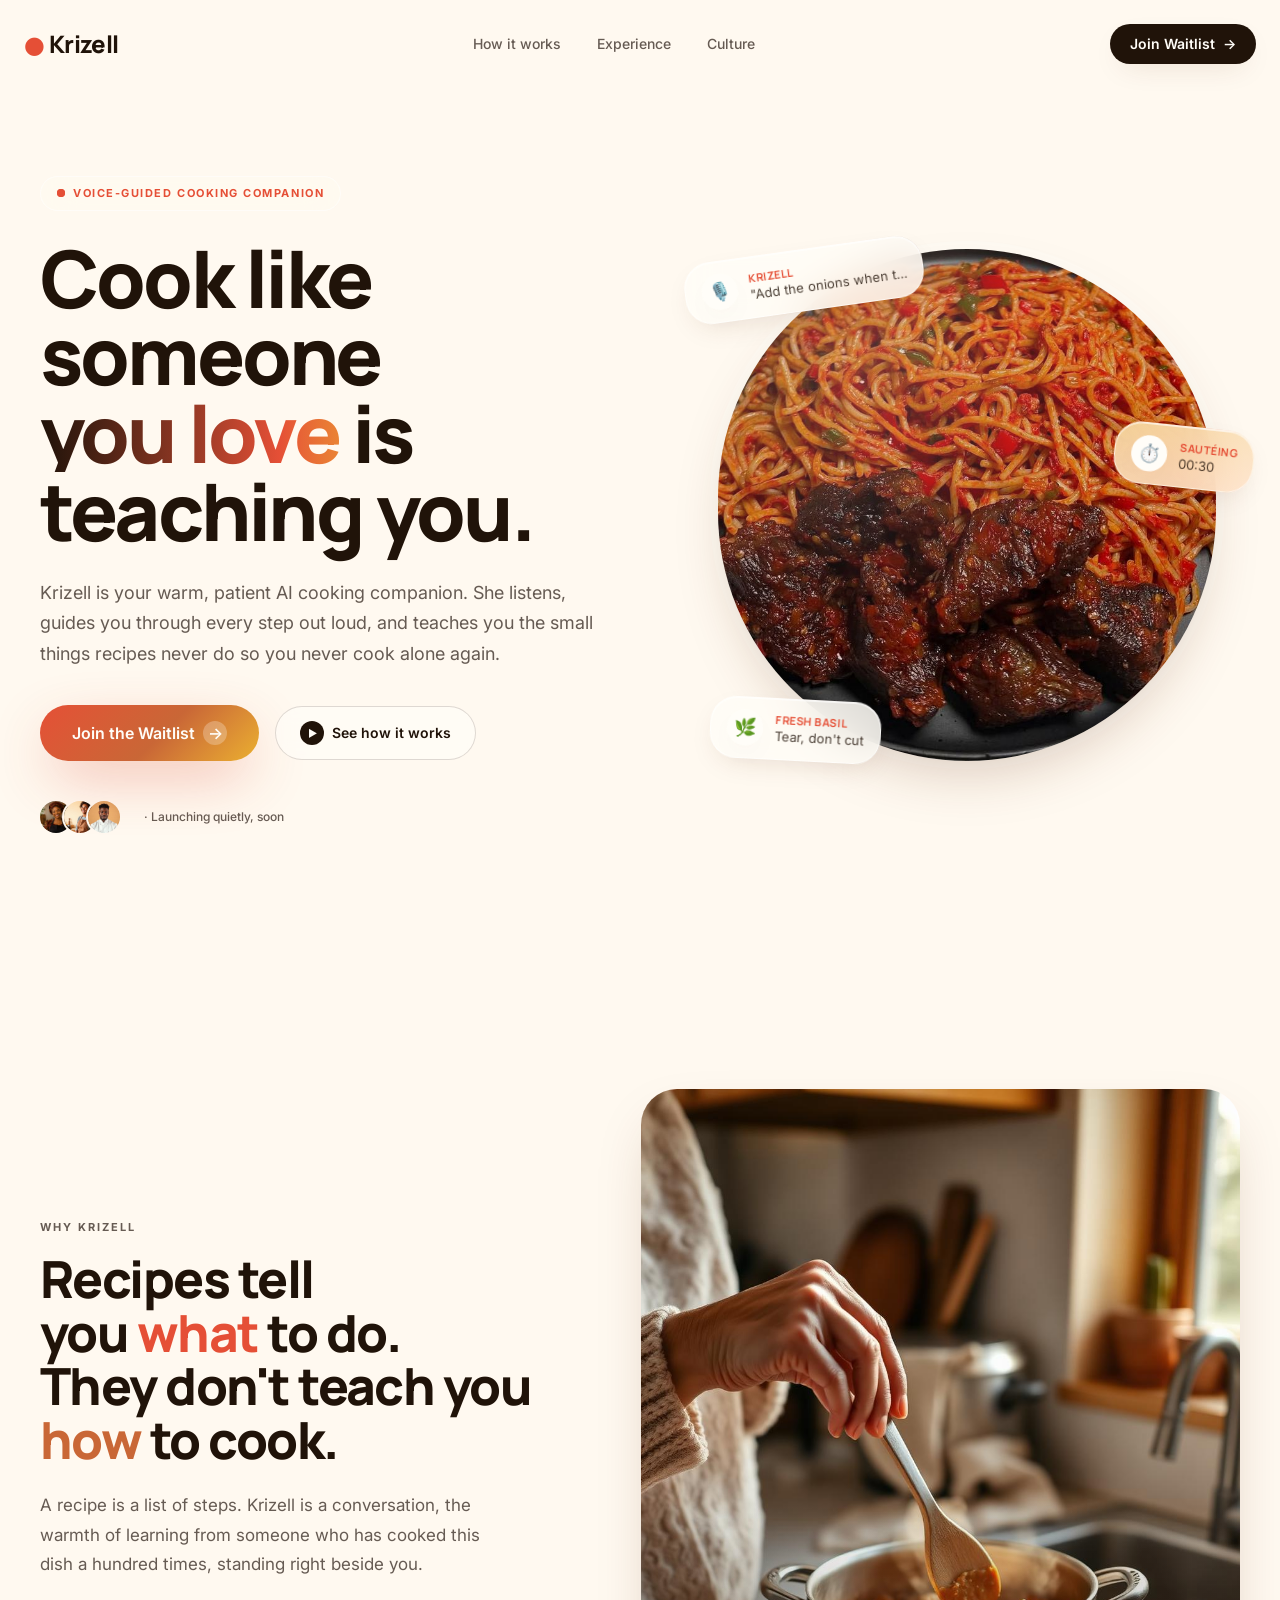
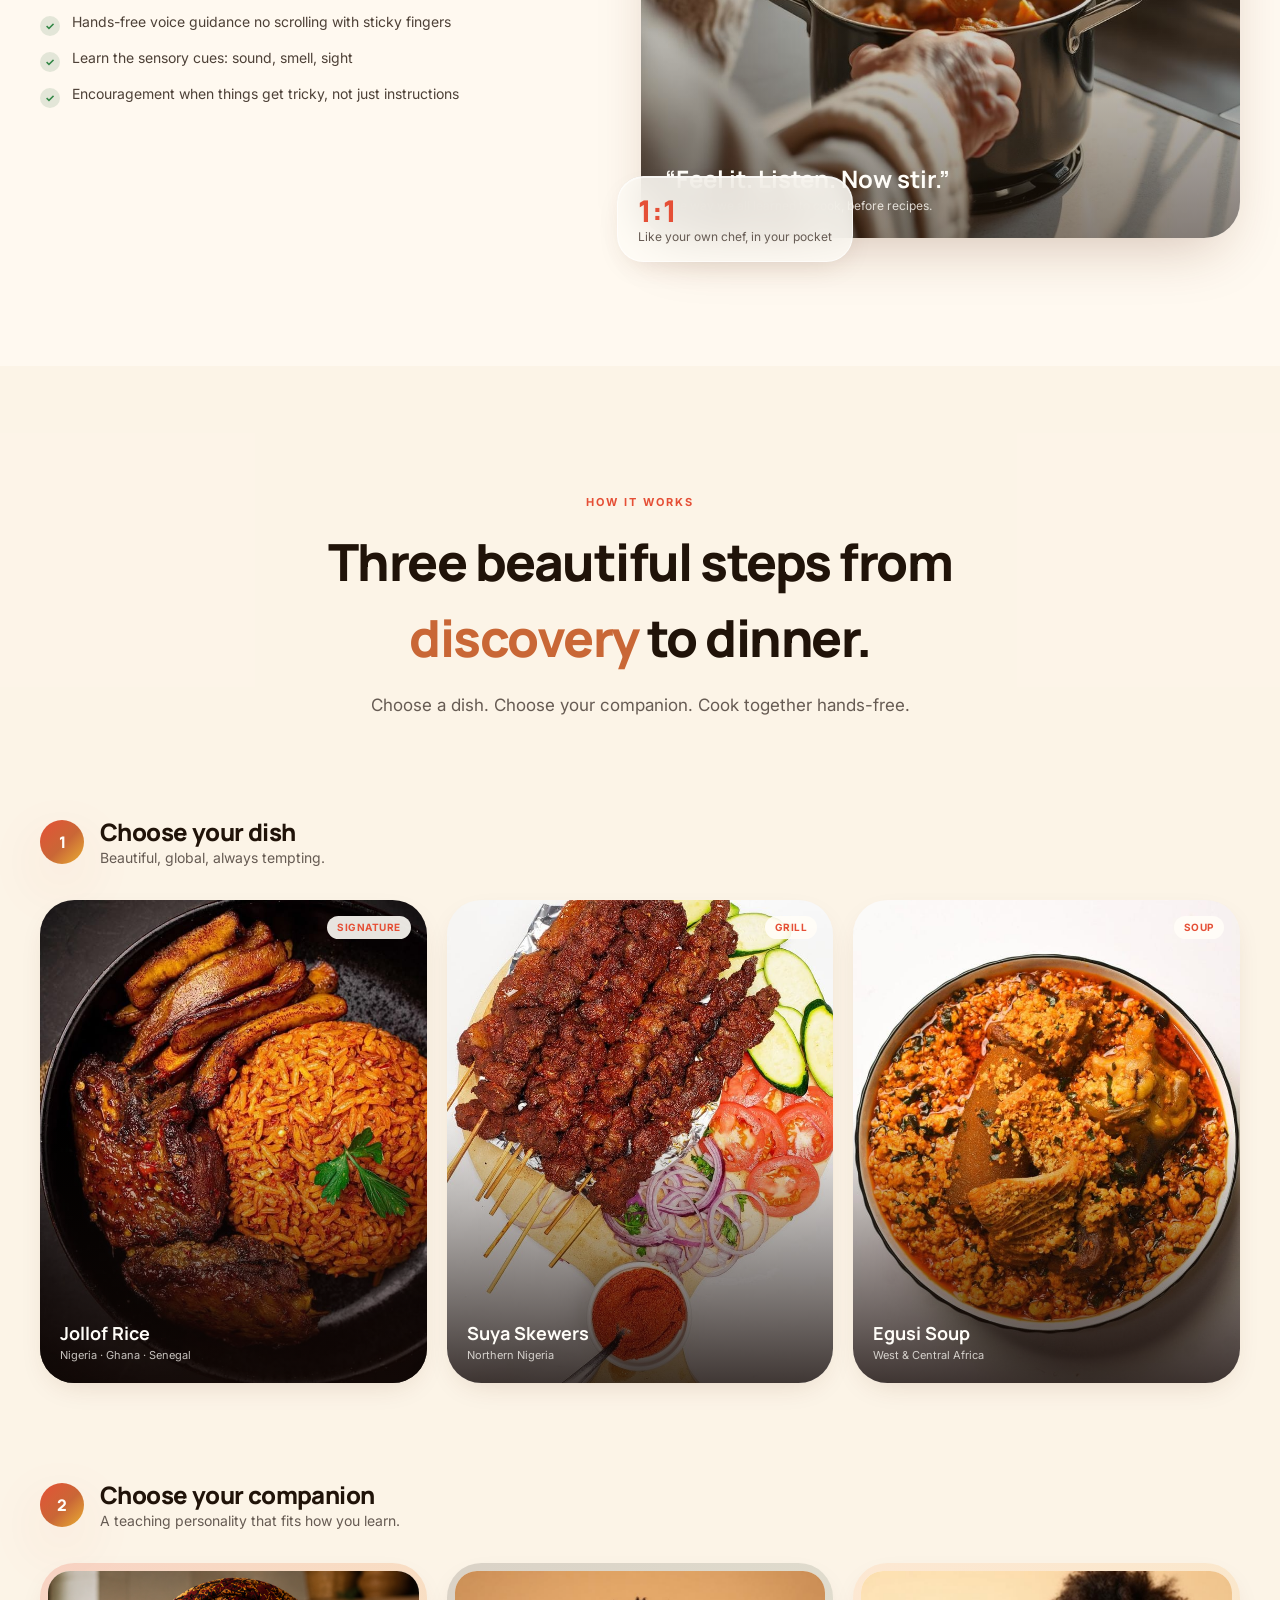
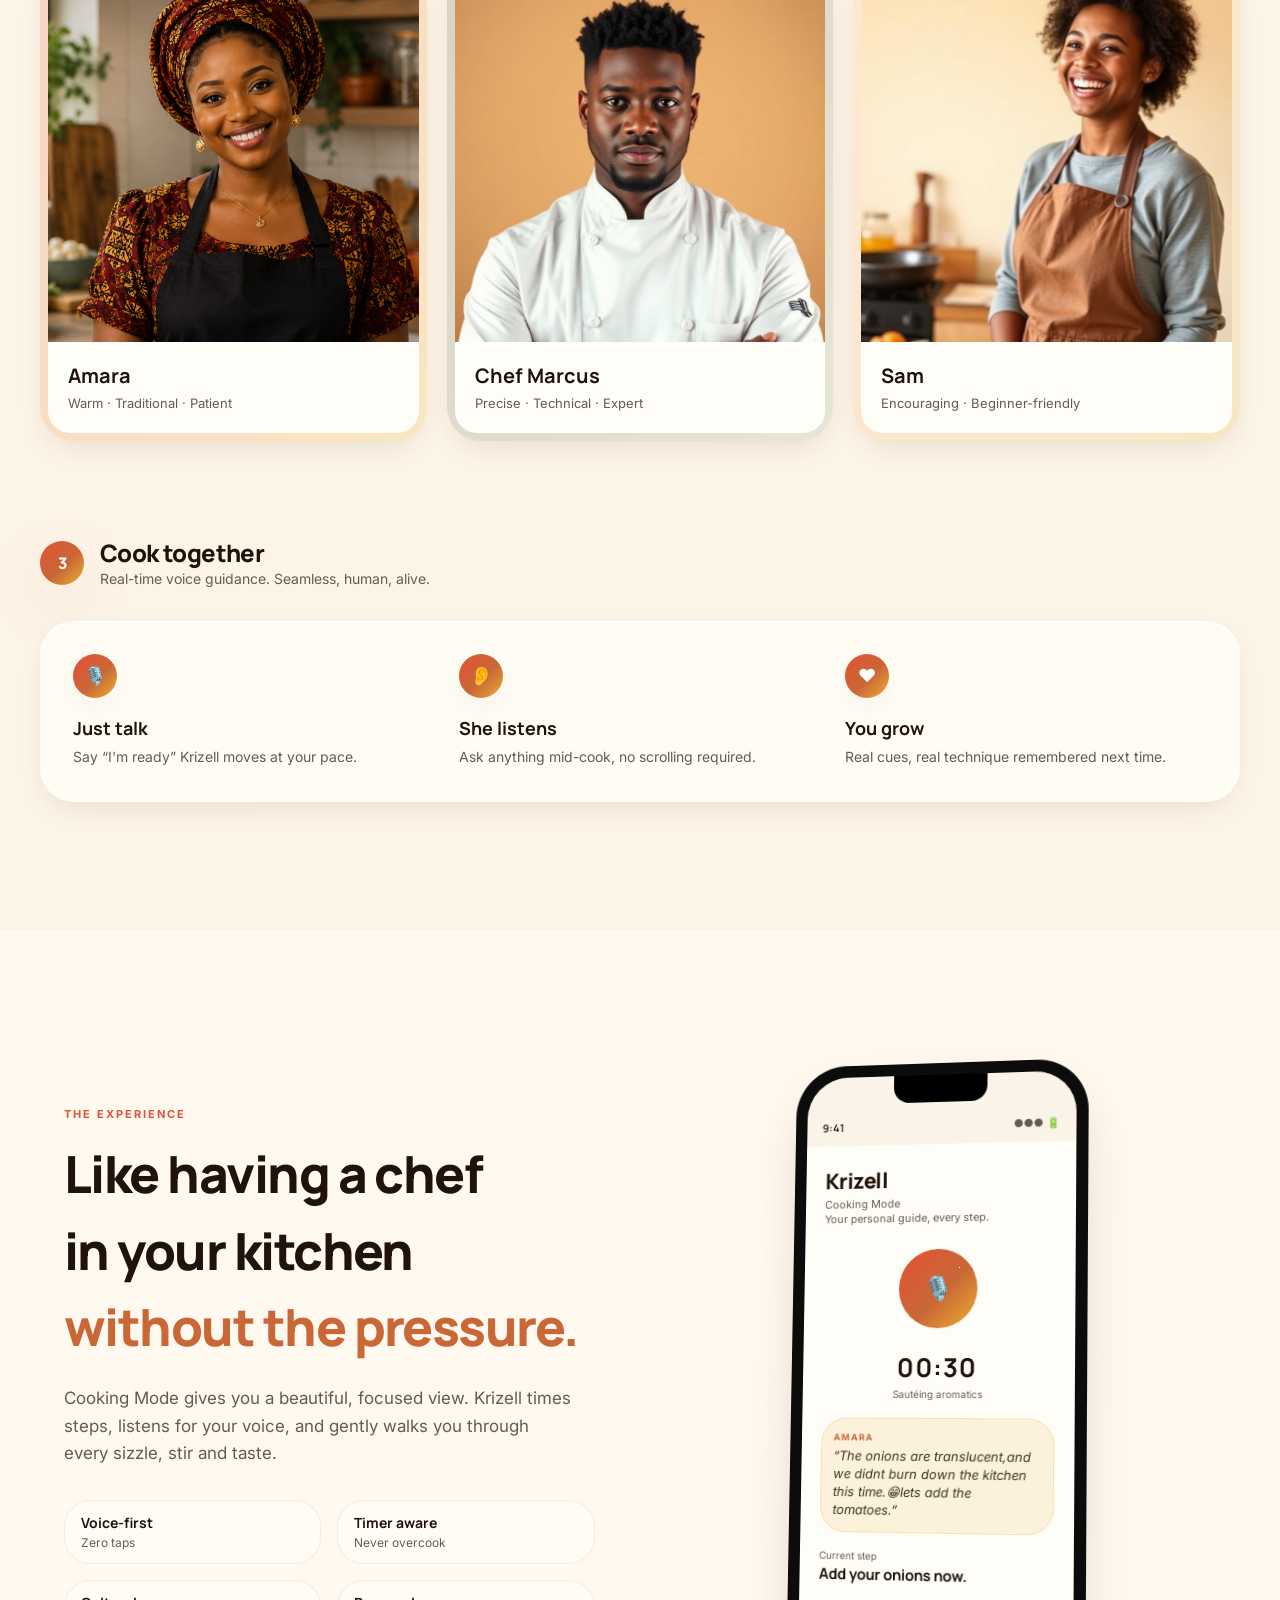
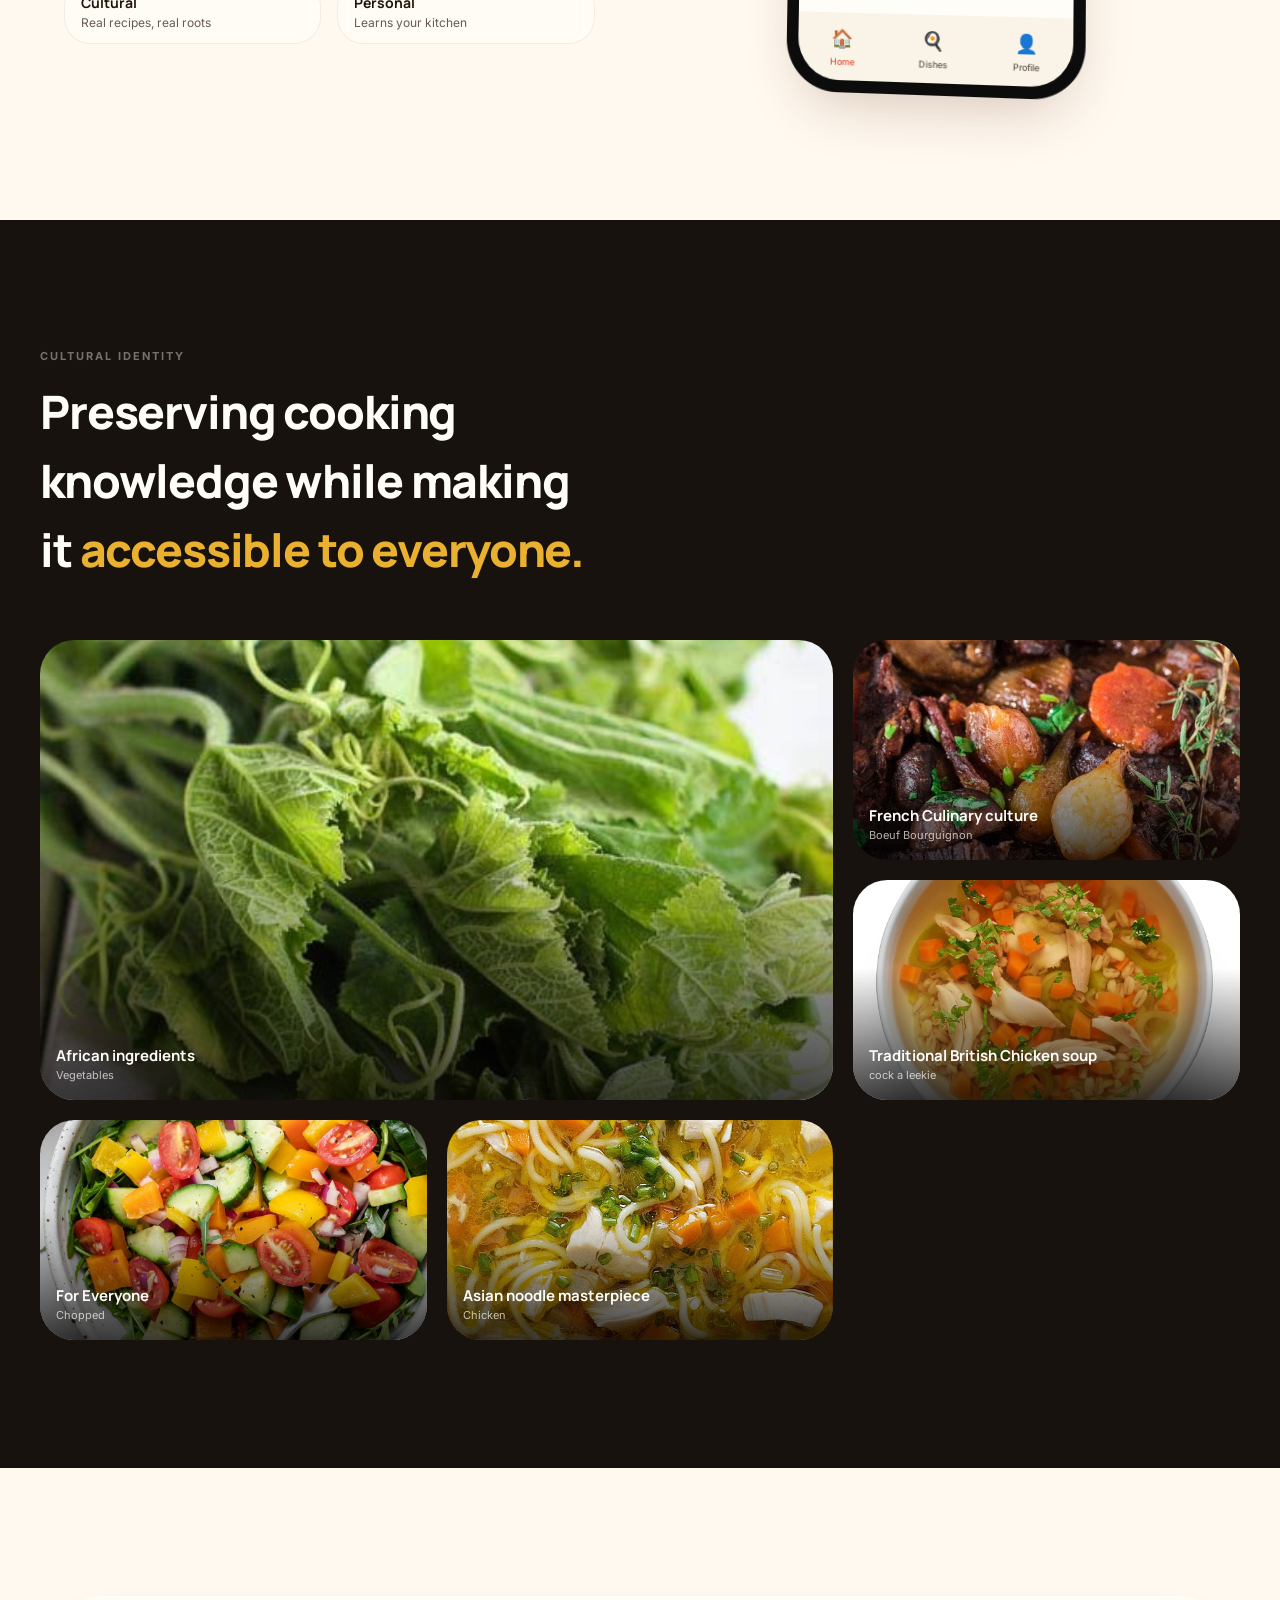
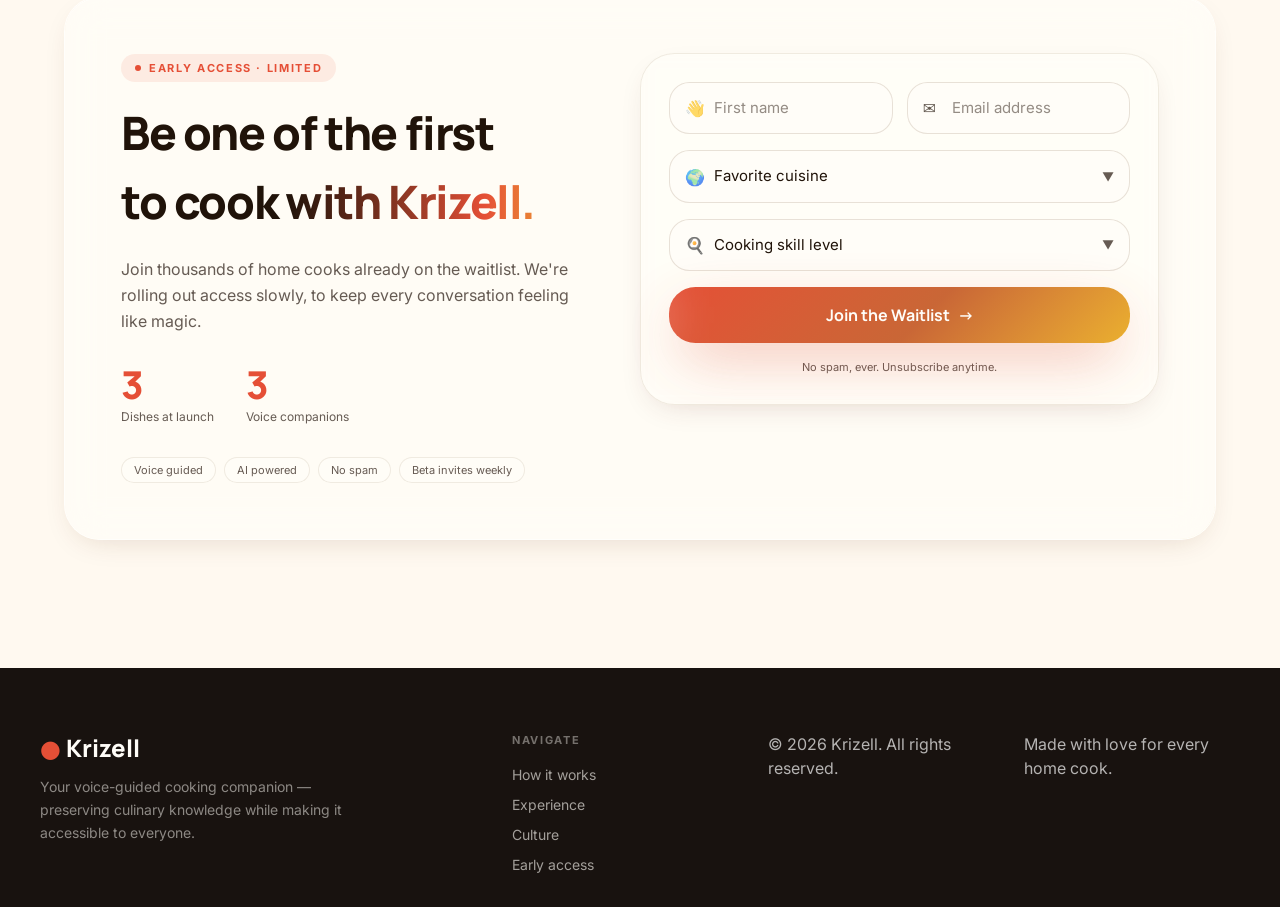
==== commit b626ce8f: "Update index.html" ====
--- a/index.html
+++ b/index.html
@@ -1,6 +1,40 @@
 <!DOCTYPE html>
 <html lang="en">
- <!-- Structured data (invisible) -->
+</head>
+  <meta charset="utf-8" />
+  <meta name="viewport" content="width=device-width, initial-scale=1" />
+  <title>Krizell — Your voice-guided cooking companion</title>
+  <meta name="google-site-verification" content="mCKRUvdoJ6-98Z1hgDP4O8PRCWhsWuDGa_uVFKbxke0" />
+  <meta name="description" content="Join the waitlist for Krizell — Krizell, your AI cooking companion, talks you through every step, teaches real technique, and celebrates cultural cooking." />
+  <meta name="author" content="Krizell" />
+  <meta property="og:title" content="Krizell — Your voice-guided cooking companion" />
+  <meta property="og:description" content="Join the waitlist for Krizell — Krizell, your AI cooking companion, talks you through every step, teaches real technique, and celebrates cultural cooking." />
+  <meta property="og:type" content="website" />
+  <meta name="twitter:card" content="summary_large_image" />
+  <meta name="twitter:title" content="Krizell — Your voice-guided cooking companion" />
+  <meta property="og:site_name" content="Krizell" />
+  <meta name="twitter:description" content="Join the waitlist for Krizell — krizell, your AI cooking companion, talks you through every step, teaches real technique, and celebrates cultural cooking." />
+  <link rel="icon" href="assets/icons/favicon.ico" type="image/x-icon" />
+  <link rel="icon" href="assets/icons/favicon-32.png" type="image/png" sizes="32x32" />
+  <link rel="apple-touch-icon" href="assets/icons/apple-touch-icon.png" />
+  <link rel="preconnect" href="https://fonts.googleapis.com" />
+  <link rel="preconnect" href="https://fonts.gstatic.com" crossorigin />
+  <link rel="stylesheet" href="https://fonts.googleapis.com/css2?family=Manrope:wght@400;500;600;700;800;900&family=Inter:wght@300;400;500;600;700&display=swap" />
+
+  <link rel="stylesheet" href="css/style.css" />
+
+  <!-- Crawlability: reveal content when JavaScript is unavailable (no visual effect in browsers) -->
+  <noscript>
+    <style>[data-reveal]{opacity:1 !important;transform:none !important;}</style>
+  </noscript>
+  <link rel="stylesheet" href="css/animations.css" />
+  <link rel="stylesheet" href="css/responsive.css" />
+
+  <script src="js/helpers.js" defer></script>
+  <script src="js/animations.js" defer></script>
+  <script src="js/ui.js" defer></script>
+  <script src="js/app.js" defer></script>
+  <!-- Structured data (invisible) -->
   <script type="application/ld+json">
   {
     "@context": "https://schema.org",
@@ -53,41 +87,6 @@
   }
   </script>
 </head>
-  <meta charset="utf-8" />
-  <meta name="viewport" content="width=device-width, initial-scale=1" />
-  <title>Krizell — Your voice-guided cooking companion</title>
- <!-- Google Search Console verification -->
-  <meta name="google-site-verification" content="mCKRUvdoJ6-98Z1hgDP4O8PRCWhsWuDGa_uVFKbxke0" />
-  <meta name="description" content="Join the waitlist for Krizell — Krizell, your AI cooking companion, talks you through every step, teaches real technique, and celebrates cultural cooking." />
-  <meta name="author" content="Krizell" />
-  <meta property="og:title" content="Krizell — Your voice-guided cooking companion" />
-  <meta property="og:description" content="Join the waitlist for Krizell — Krizell, your AI cooking companion, talks you through every step, teaches real technique, and celebrates cultural cooking." />
-  <meta property="og:type" content="website" />
-  <meta name="twitter:card" content="summary_large_image" />
-  <meta name="twitter:title" content="Krizell — Your voice-guided cooking companion" />
-  <meta property="og:site_name" content="Krizell" />
-  <meta name="twitter:description" content="Join the waitlist for Krizell — krizell, your AI cooking companion, talks you through every step, teaches real technique, and celebrates cultural cooking." />
-  <link rel="icon" href="assets/icons/favicon.ico" type="image/x-icon" />
-  <link rel="icon" href="assets/icons/favicon-32.png" type="image/png" sizes="32x32" />
-  <link rel="apple-touch-icon" href="assets/icons/apple-touch-icon.png" />
-  <link rel="preconnect" href="https://fonts.googleapis.com" />
-  <link rel="preconnect" href="https://fonts.gstatic.com" crossorigin />
-  <link rel="stylesheet" href="https://fonts.googleapis.com/css2?family=Manrope:wght@400;500;600;700;800;900&family=Inter:wght@300;400;500;600;700&display=swap" />
-
-  <link rel="stylesheet" href="css/style.css" />
-
-  <!-- Crawlability: reveal content when JavaScript is unavailable (no visual effect in browsers) -->
-  <noscript>
-    <style>[data-reveal]{opacity:1 !important;transform:none !important;}</style>
-  </noscript>
-  <link rel="stylesheet" href="css/animations.css" />
-  <link rel="stylesheet" href="css/responsive.css" />
-
-  <script src="js/helpers.js" defer></script>
-  <script src="js/animations.js" defer></script>
-  <script src="js/ui.js" defer></script>
-  <script src="js/app.js" defer></script>
-</head>
 <body>
   <div class="page">
     <!-- ambient background gradients -->
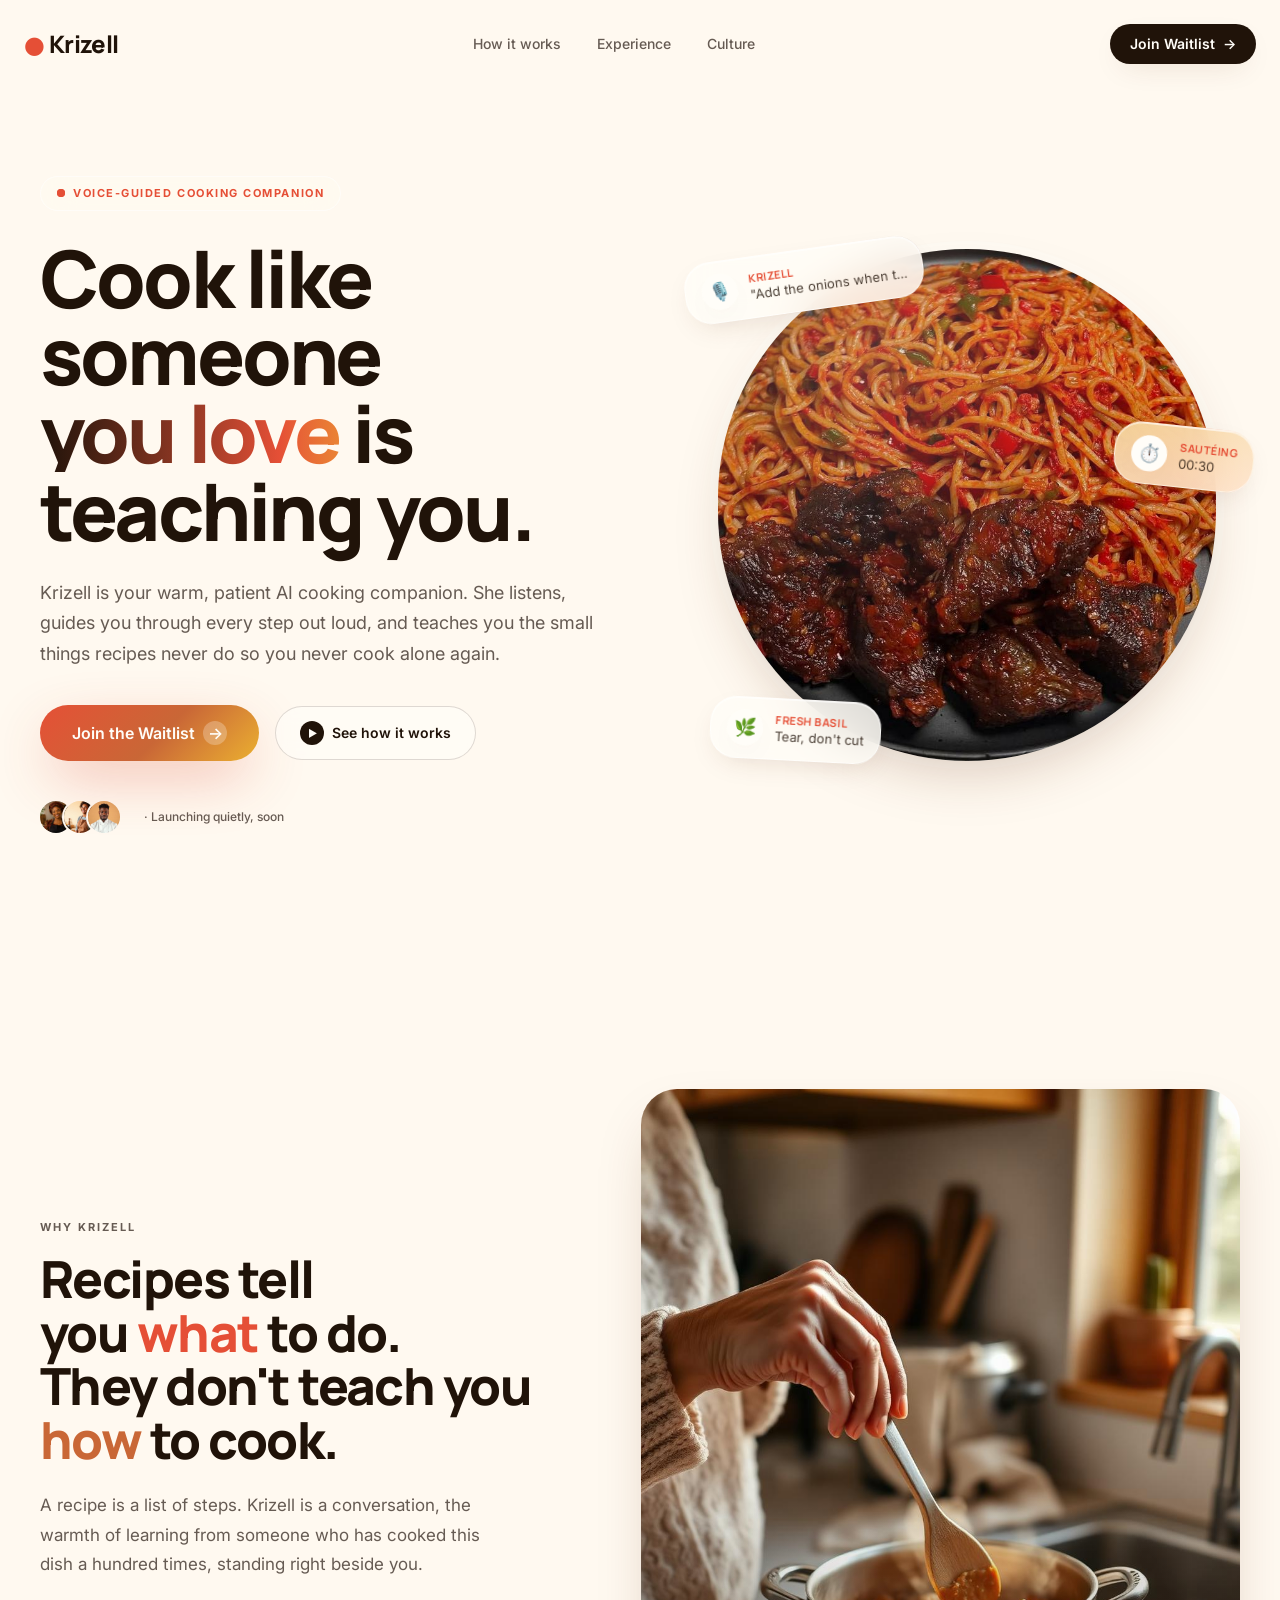
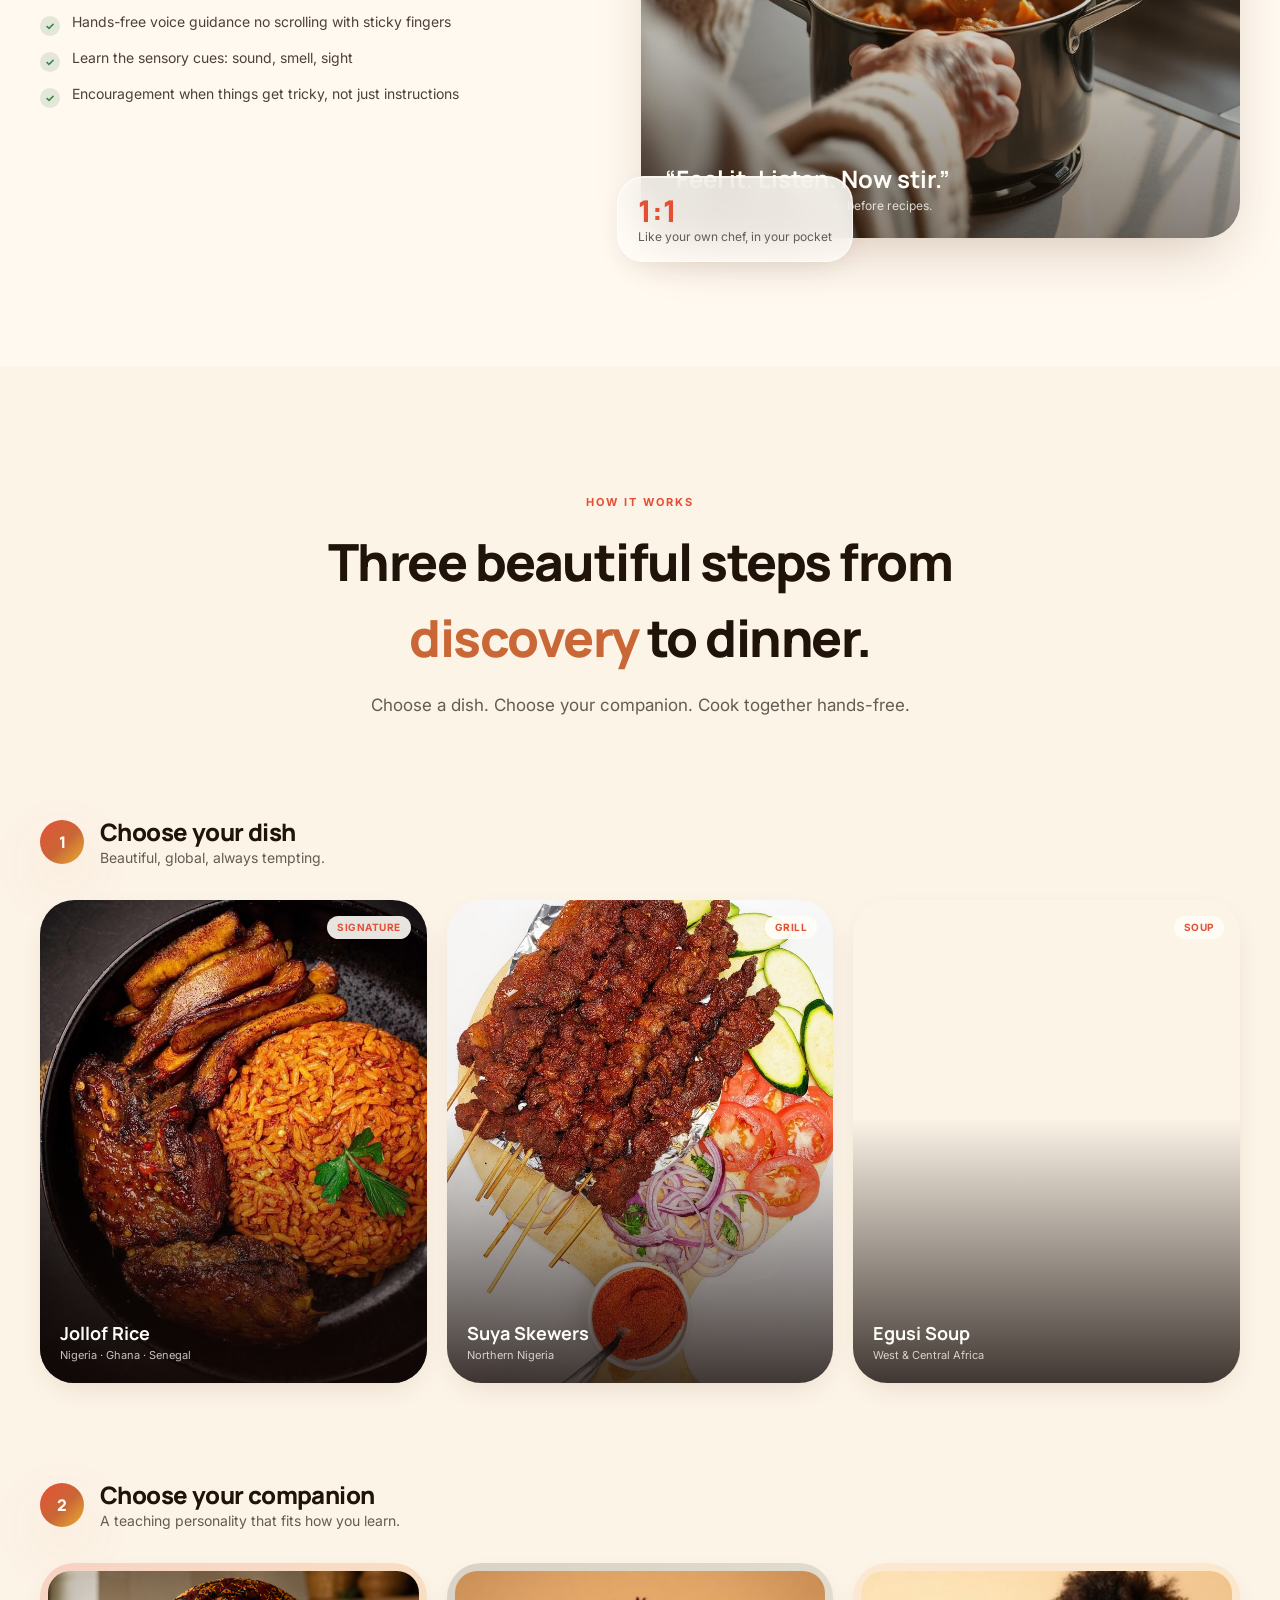
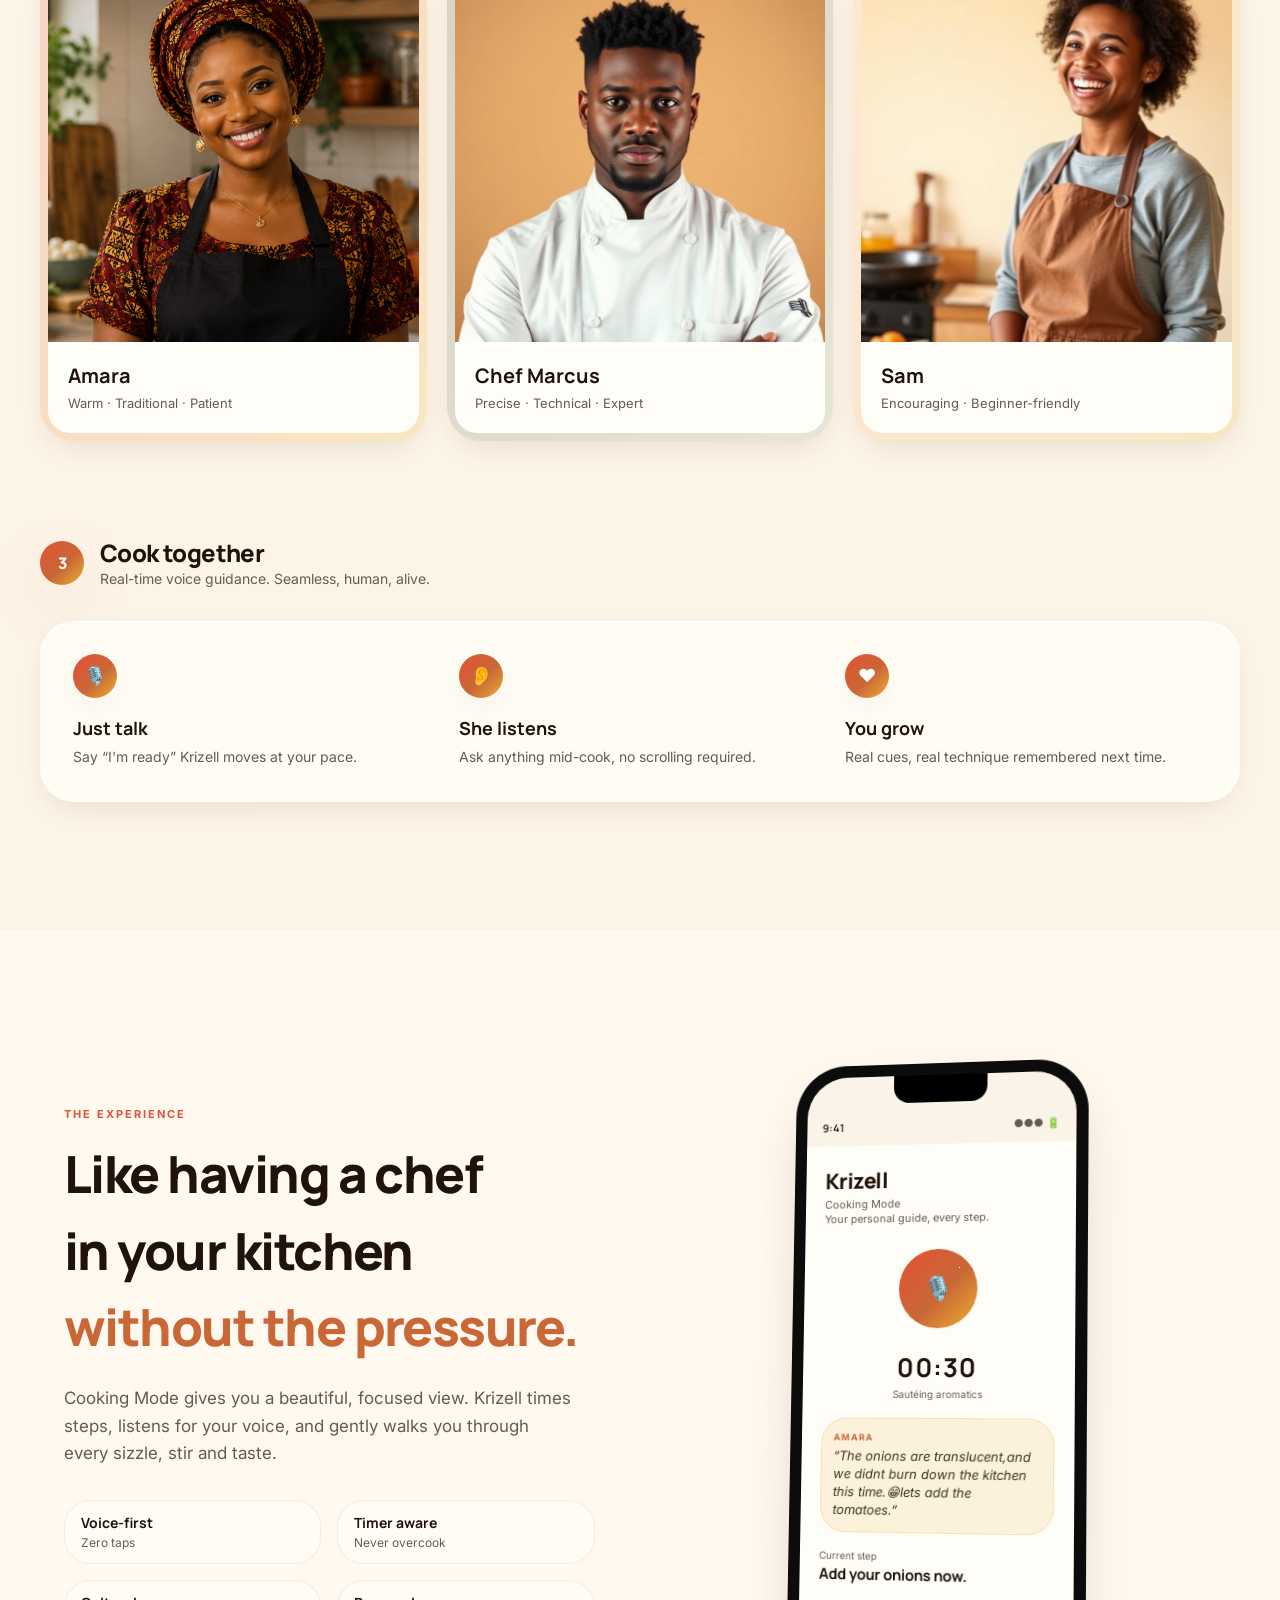
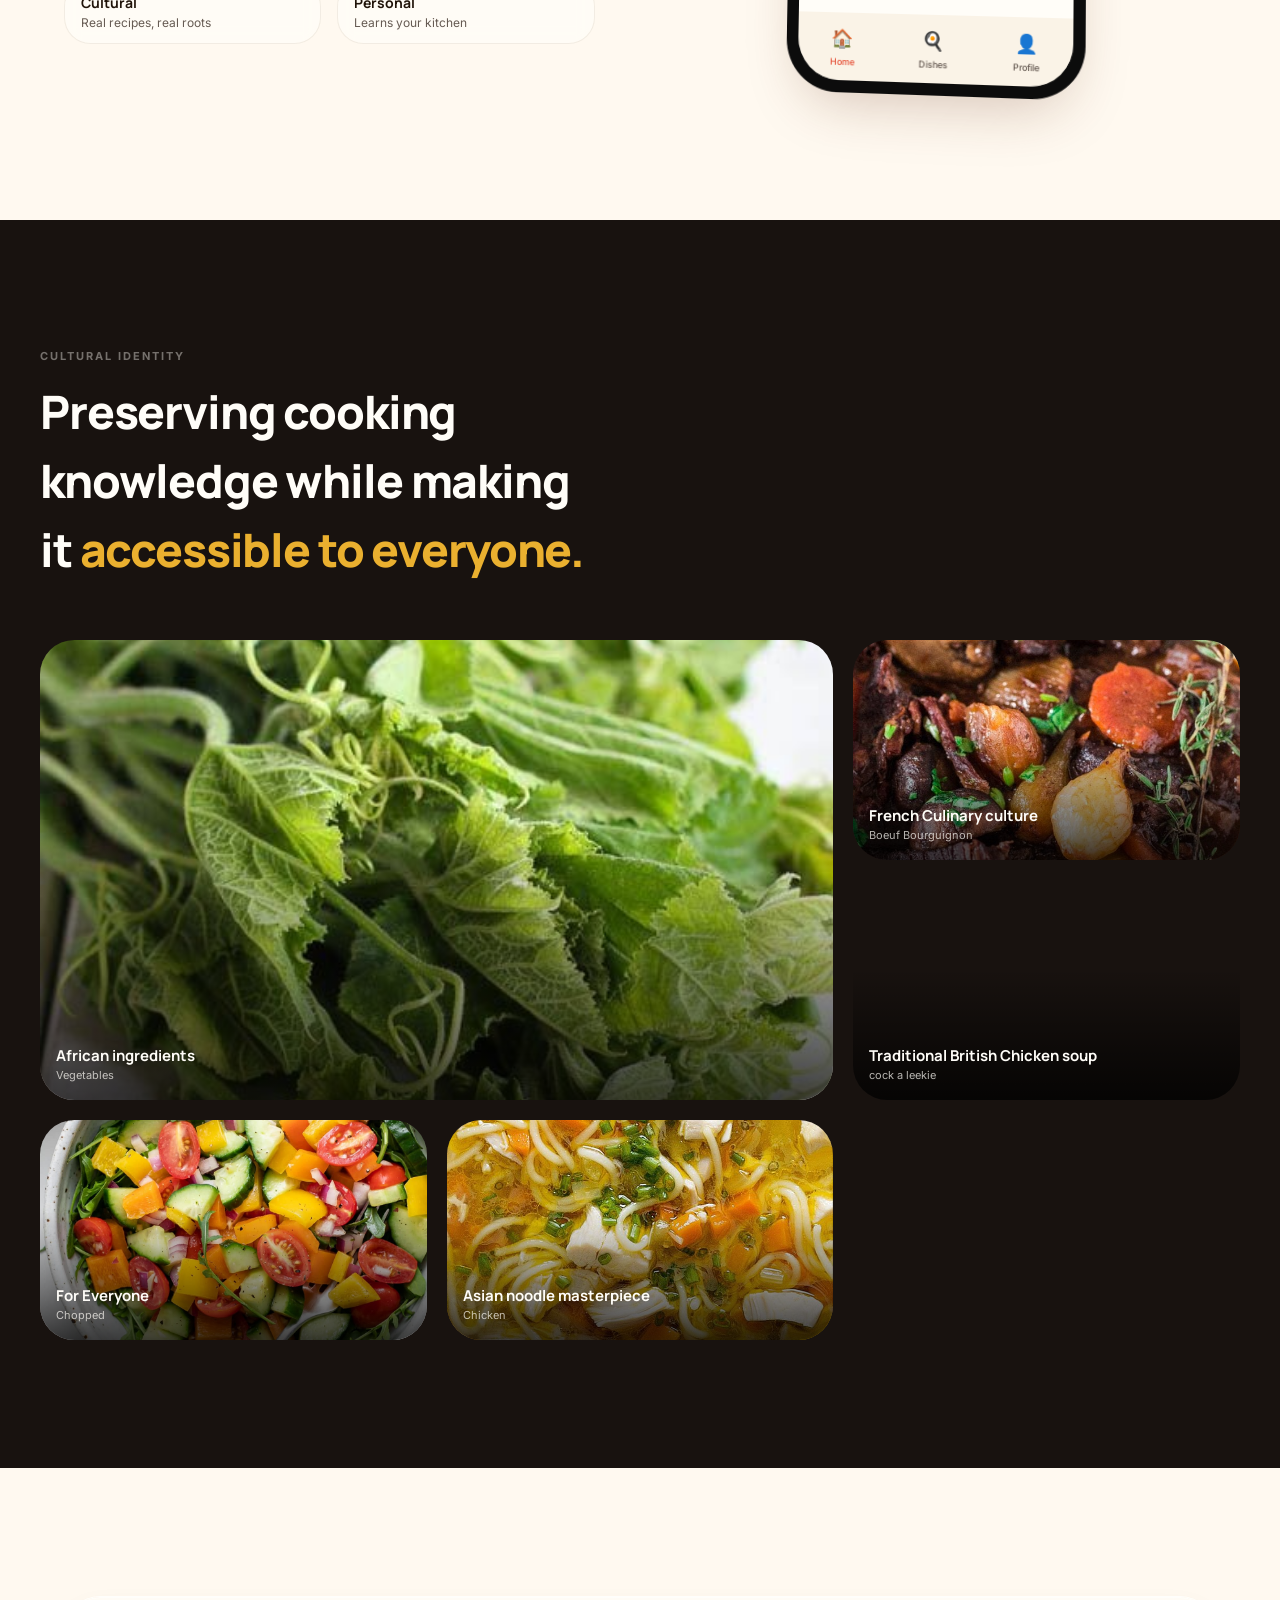
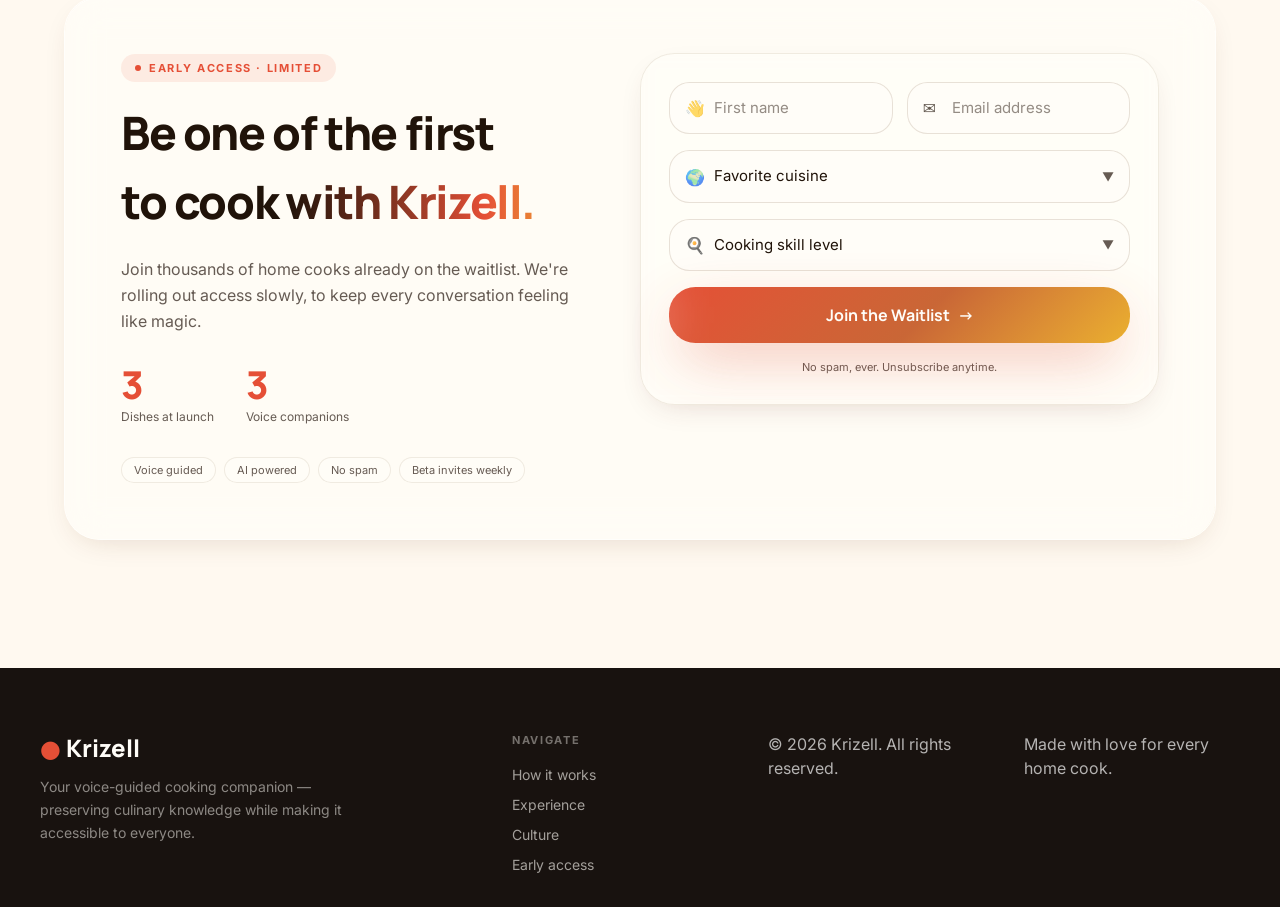
==== commit 3d380da6: "Update index.html" ====
--- a/index.html
+++ b/index.html
@@ -1,10 +1,19 @@
 <!DOCTYPE html>
 <html lang="en">
 </head>
+  <meta name="google-site-verification" content="mCKRUvdoJ6-98Z1hgDP4O8PRCWhsWuDGa_uVFKbxke0" />
+  <!-- Google tag (gtag.js) -->
+  <script async src="https://www.googletagmanager.com/gtag/js?id=G-0Q23Q6X3G7"></script>
+  <script>
+    window.dataLayer = window.dataLayer || [];
+    function gtag(){dataLayer.push(arguments);}
+    gtag('js', new Date());
+  
+    gtag('config', 'G-0Q23Q6X3G7');
+  </script>
   <meta charset="utf-8" />
   <meta name="viewport" content="width=device-width, initial-scale=1" />
   <title>Krizell — Your voice-guided cooking companion</title>
-  <meta name="google-site-verification" content="mCKRUvdoJ6-98Z1hgDP4O8PRCWhsWuDGa_uVFKbxke0" />
   <meta name="description" content="Join the waitlist for Krizell — Krizell, your AI cooking companion, talks you through every step, teaches real technique, and celebrates cultural cooking." />
   <meta name="author" content="Krizell" />
   <meta property="og:title" content="Krizell — Your voice-guided cooking companion" />
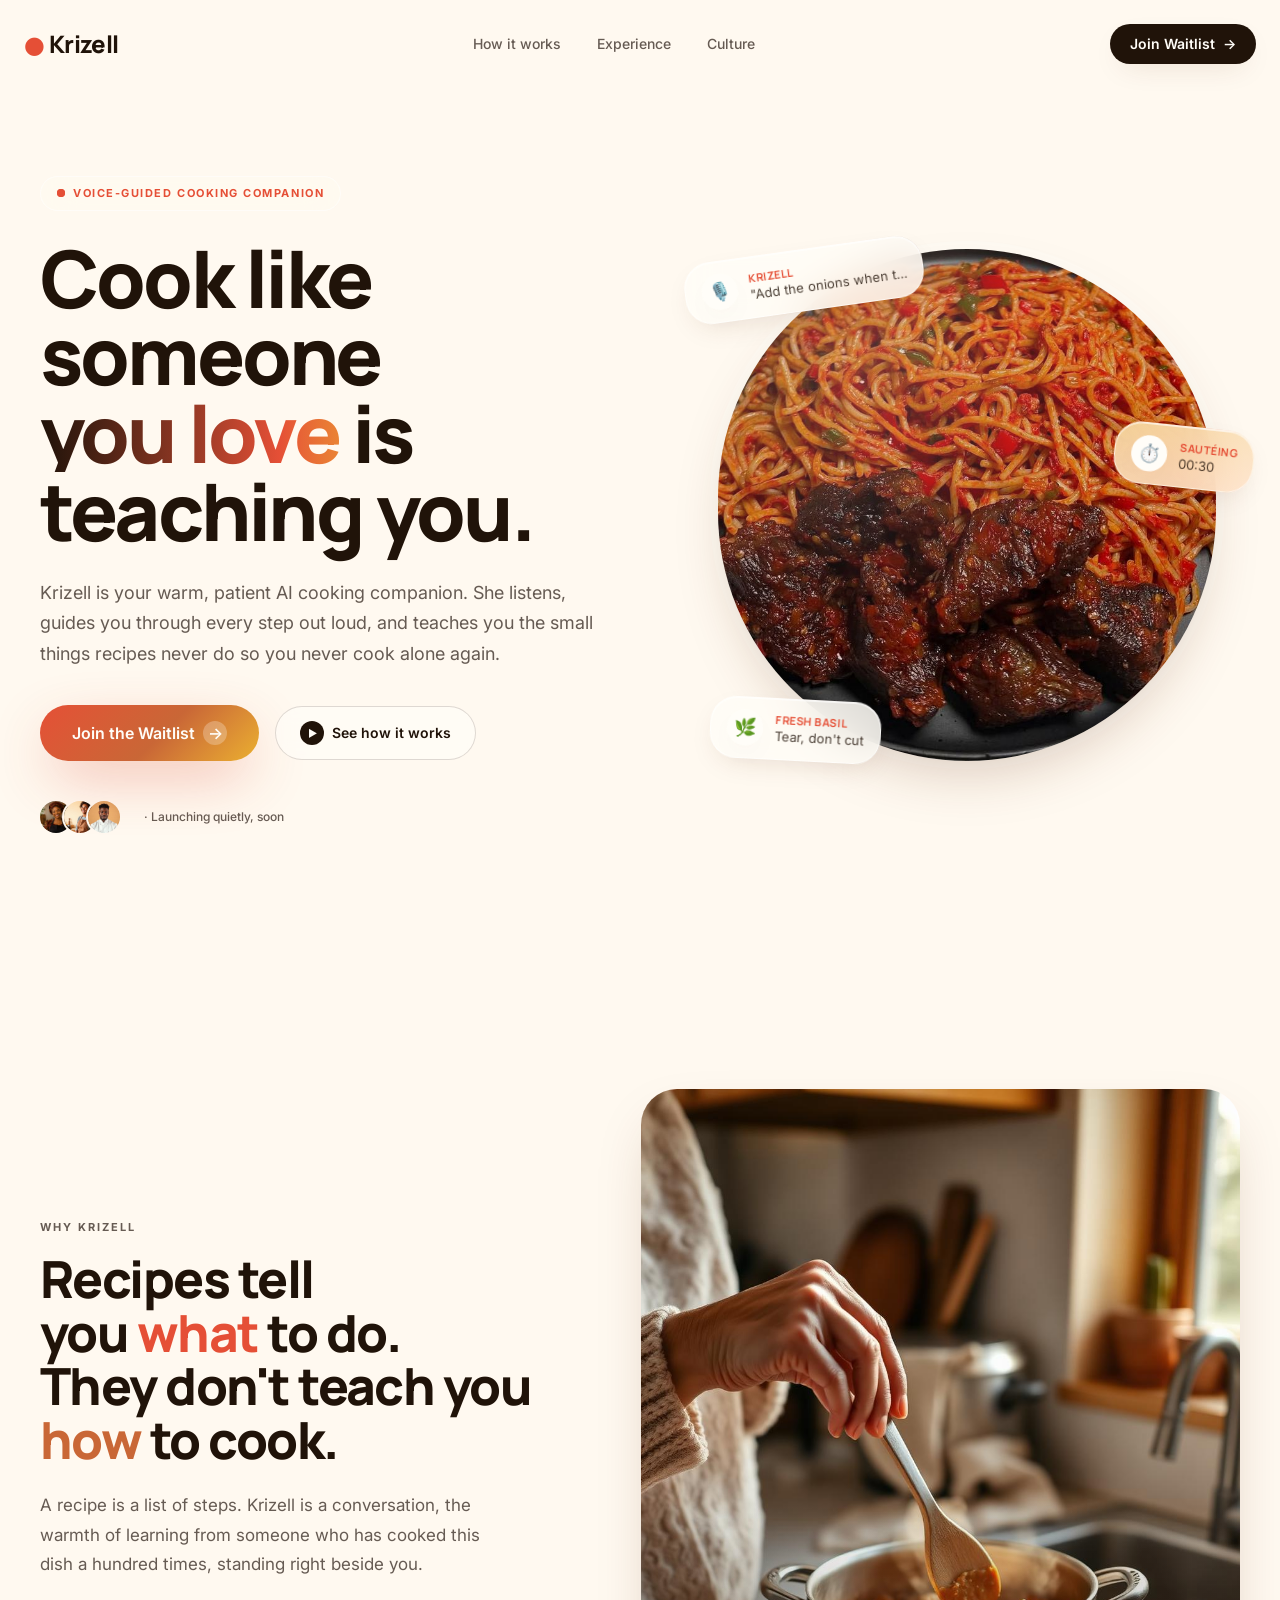
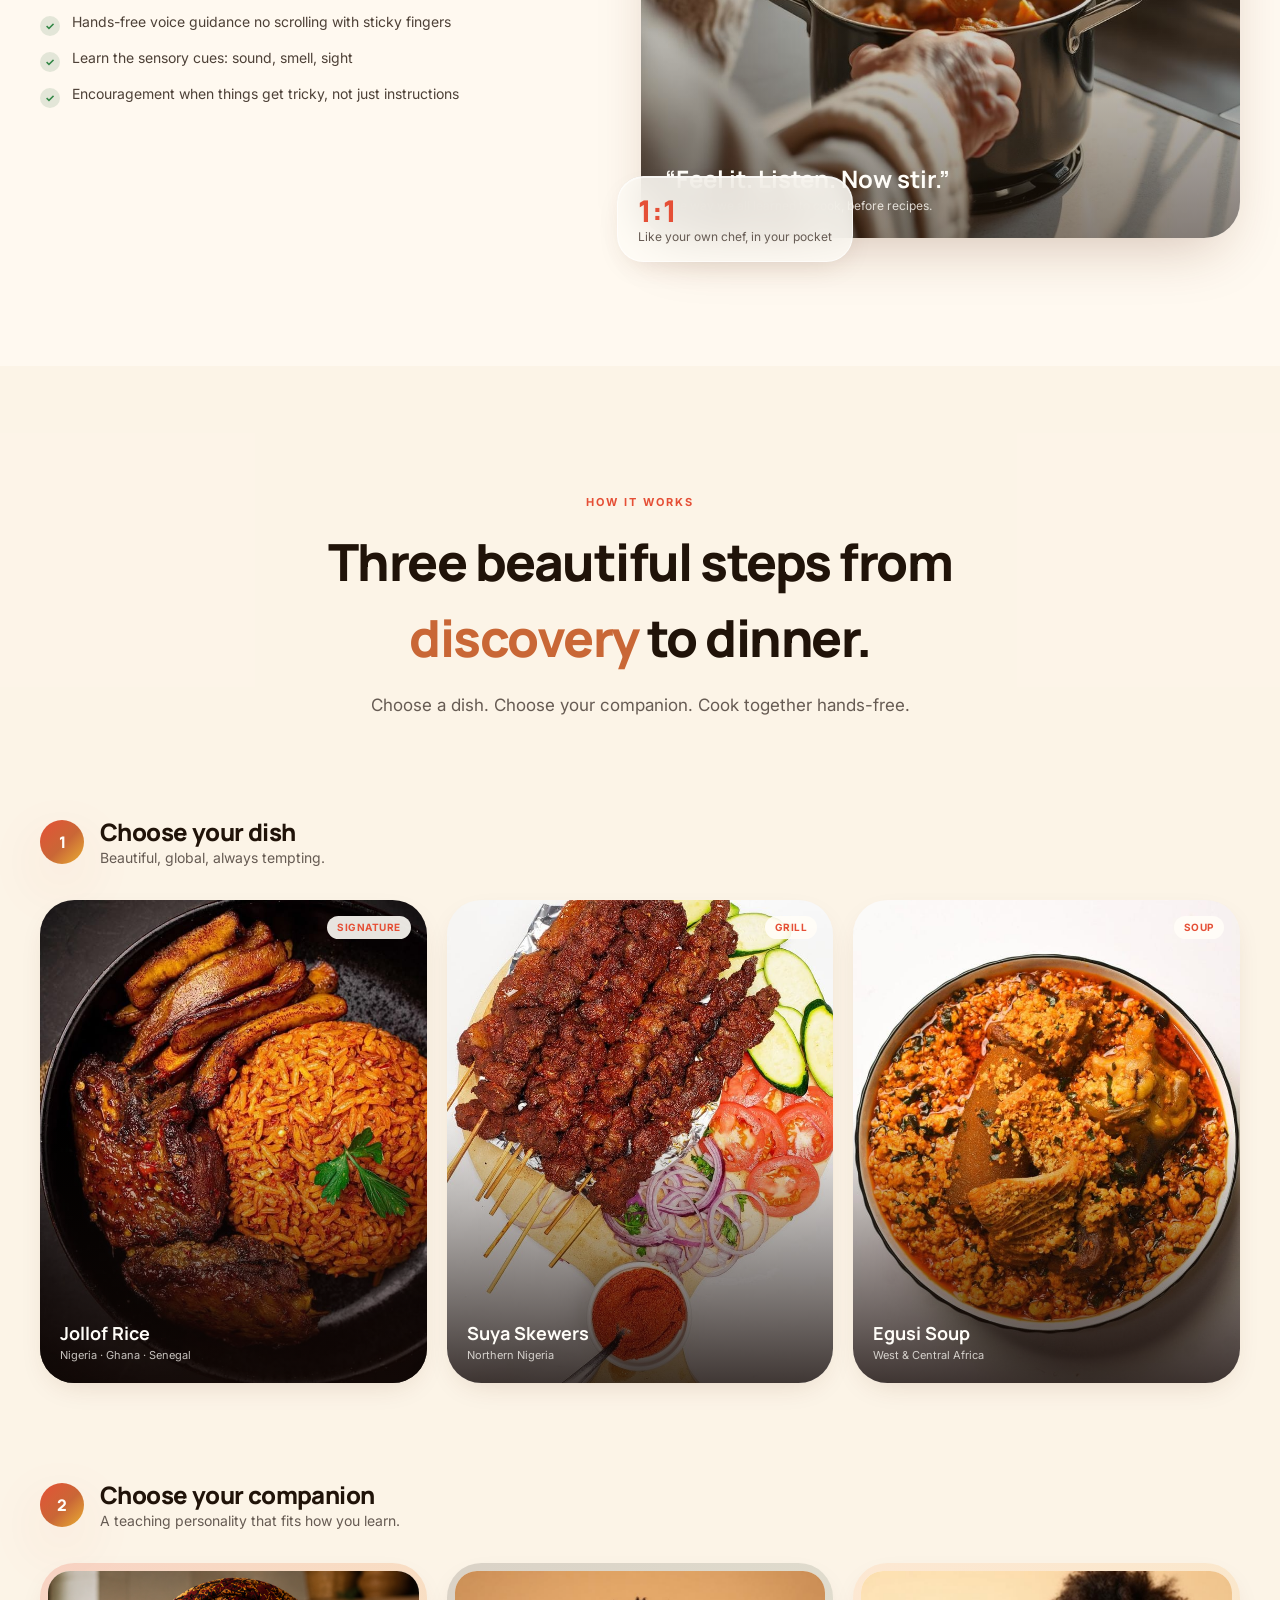
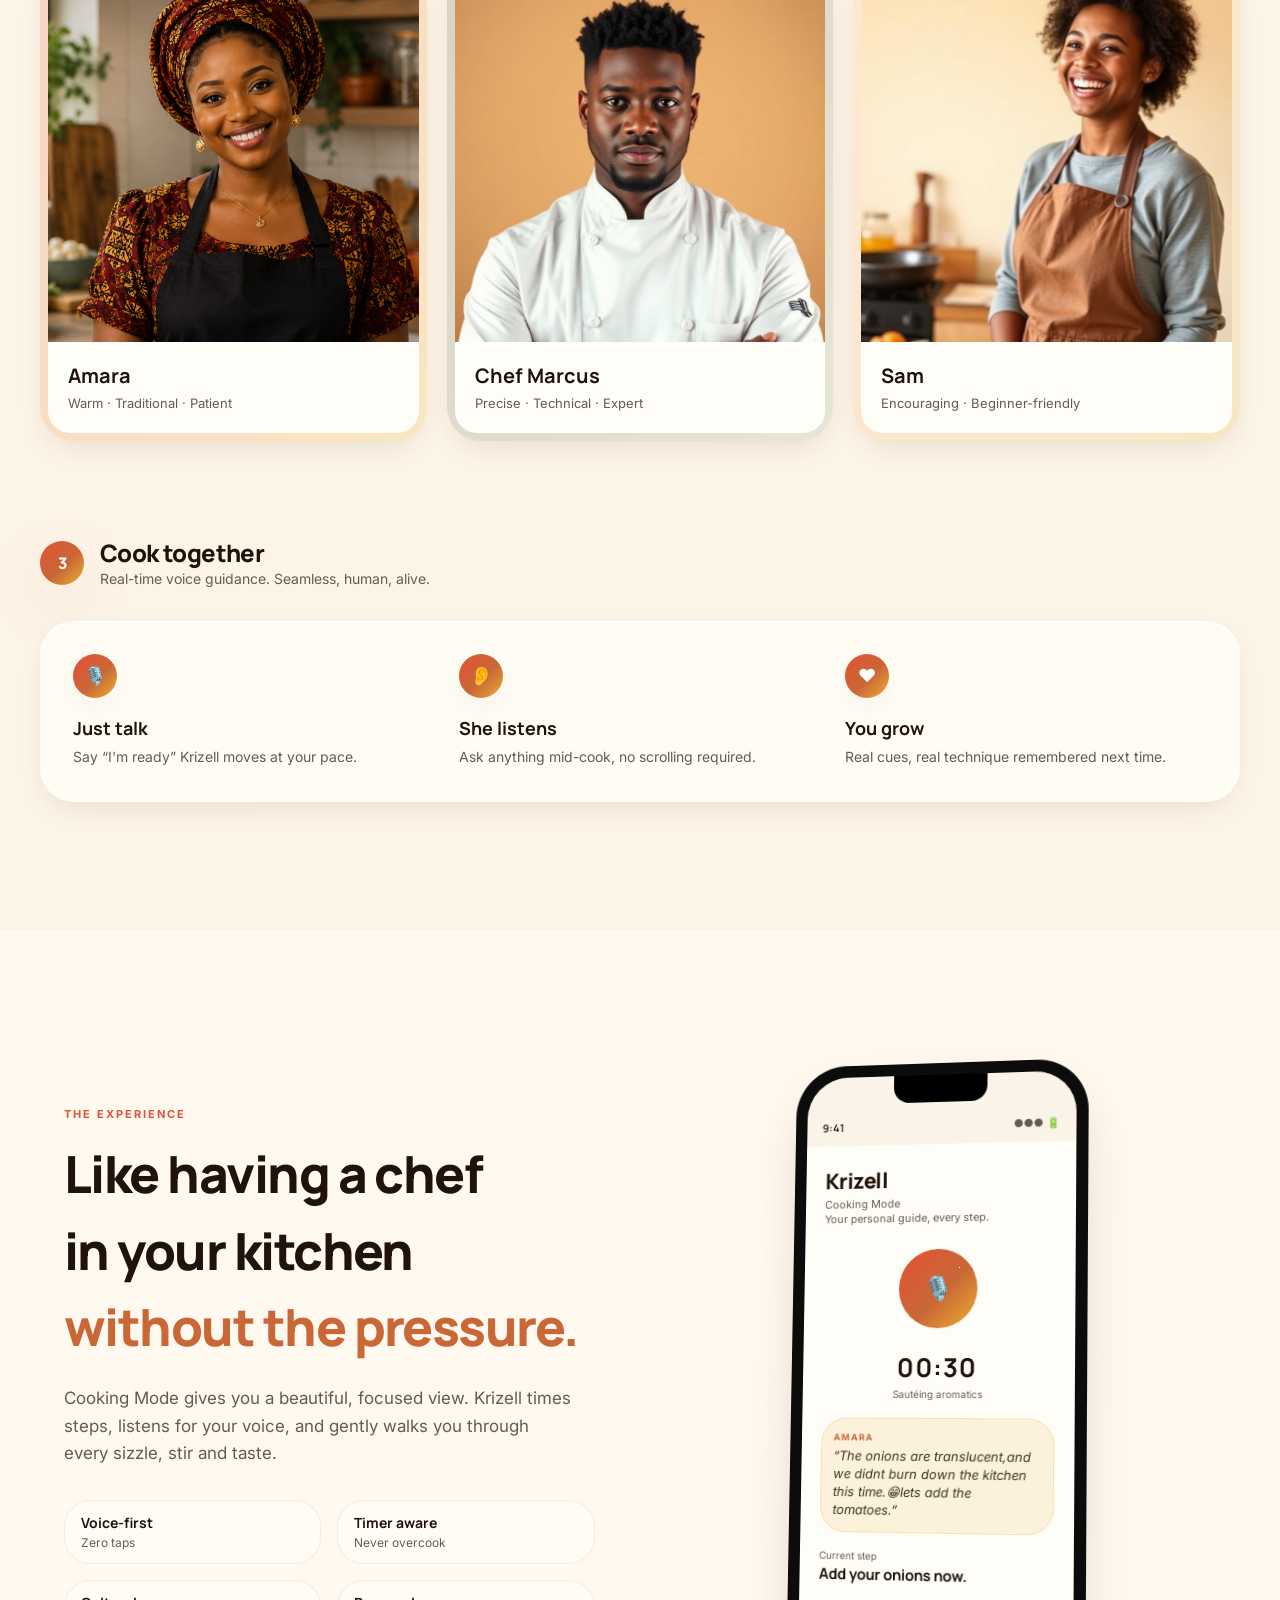
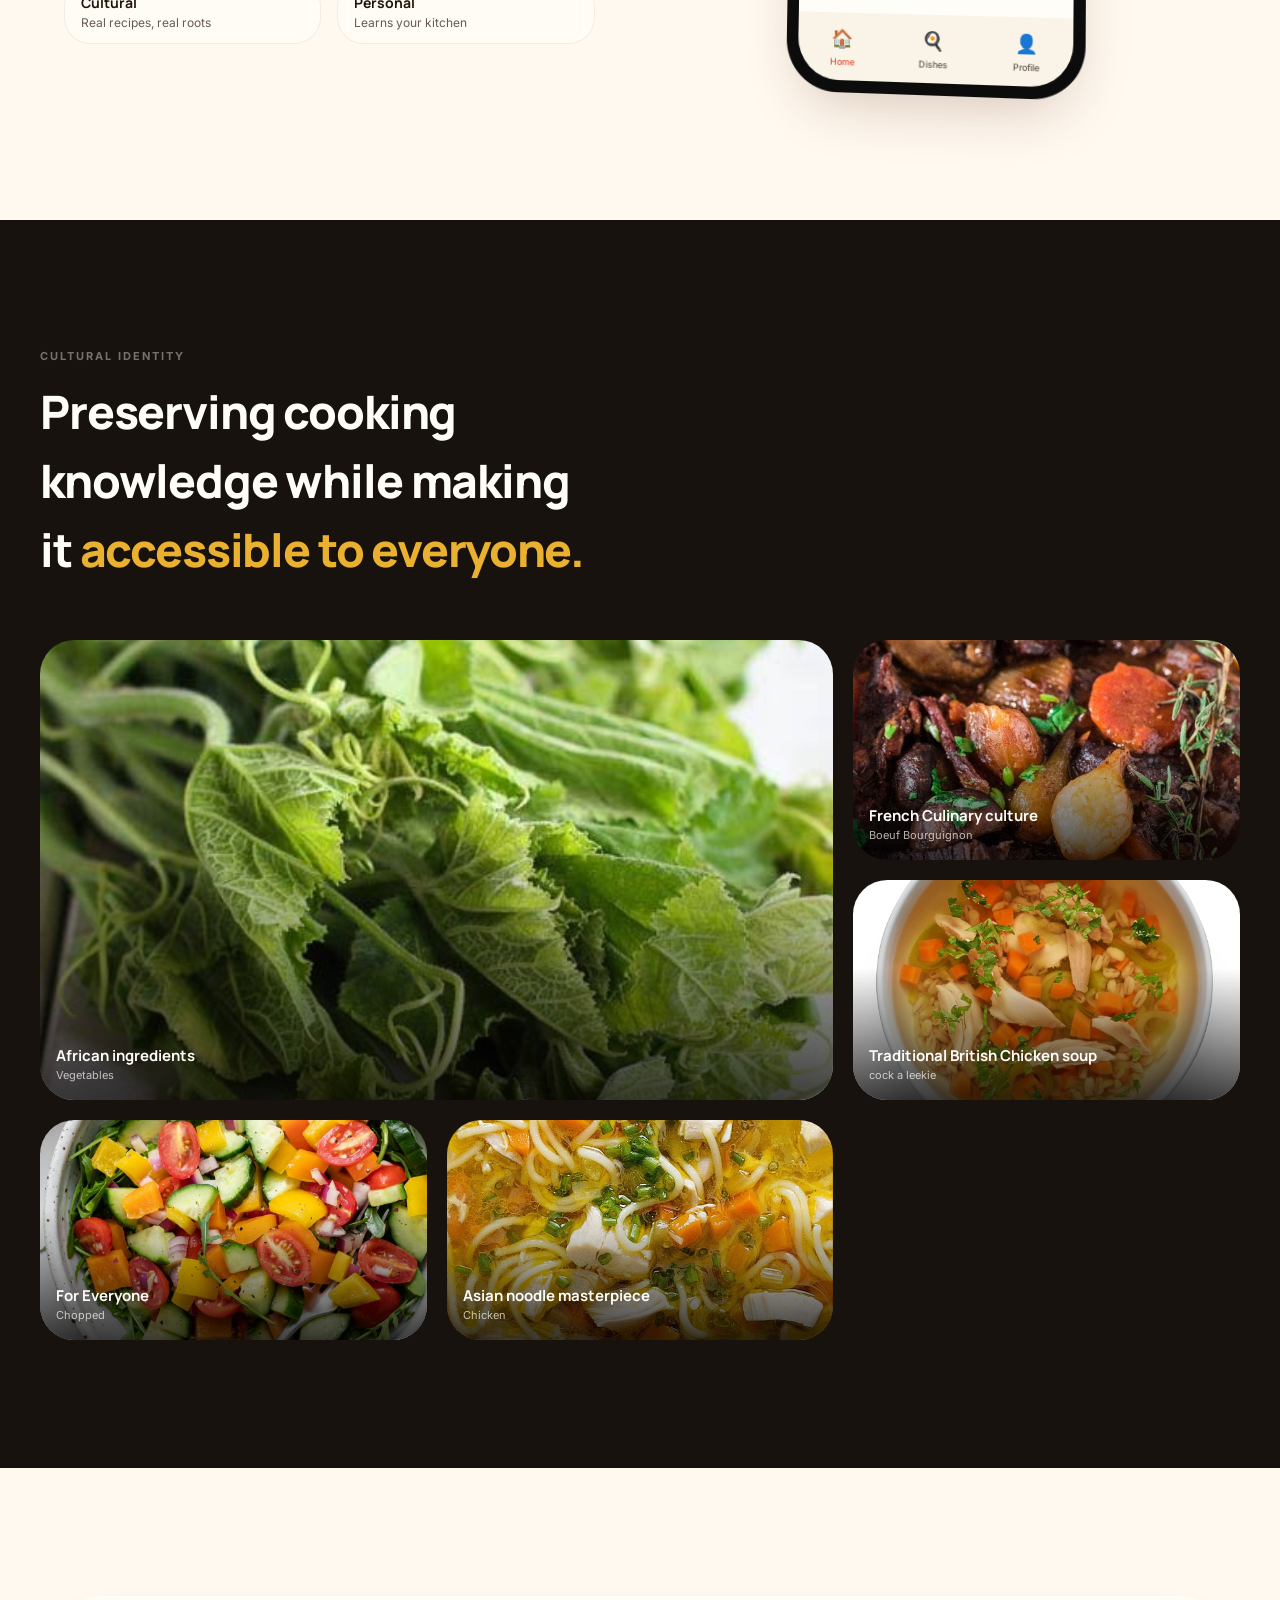
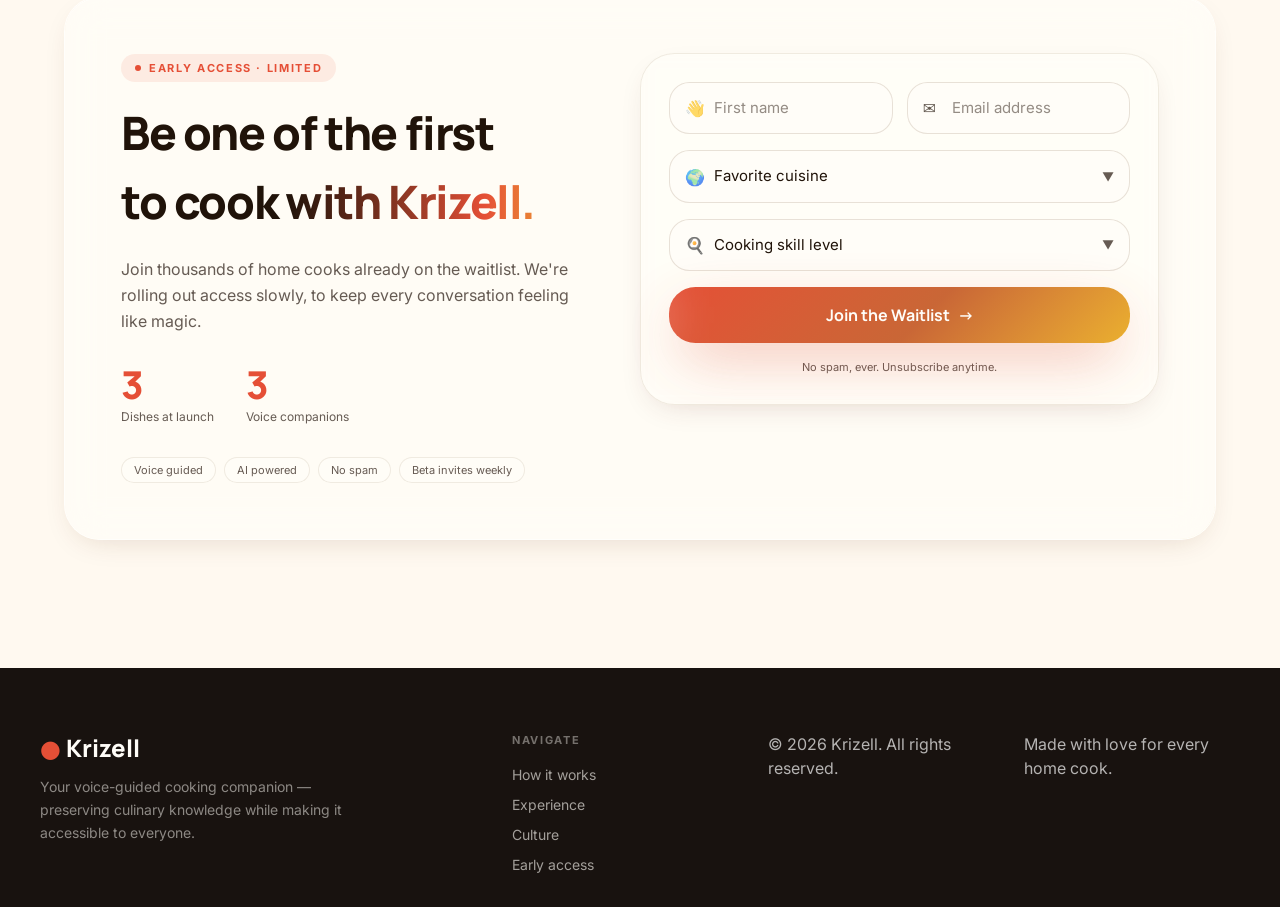
==== commit 3a3434cc: "Update index.html" ====
--- a/index.html
+++ b/index.html
@@ -23,9 +23,9 @@
   <meta name="twitter:title" content="Krizell — Your voice-guided cooking companion" />
   <meta property="og:site_name" content="Krizell" />
   <meta name="twitter:description" content="Join the waitlist for Krizell — krizell, your AI cooking companion, talks you through every step, teaches real technique, and celebrates cultural cooking." />
-  <link rel="icon" href="assets/icons/favicon.ico" type="image/x-icon" />
-  <link rel="icon" href="assets/icons/favicon-32.png" type="image/png" sizes="32x32" />
-  <link rel="apple-touch-icon" href="assets/icons/apple-touch-icon.png" />
+  <link rel="icon" href="assets/icons/Klogo.png" type="image/x-icon" />
+  <link rel="icon" href="assets/icons/Klogo.png" type="image/png" sizes="32x32" />
+  <link rel="apple-touch-icon" href="assets/icons/Klogo.png" />
   <link rel="preconnect" href="https://fonts.googleapis.com" />
   <link rel="preconnect" href="https://fonts.gstatic.com" crossorigin />
   <link rel="stylesheet" href="https://fonts.googleapis.com/css2?family=Manrope:wght@400;500;600;700;800;900&family=Inter:wght@300;400;500;600;700&display=swap" />
